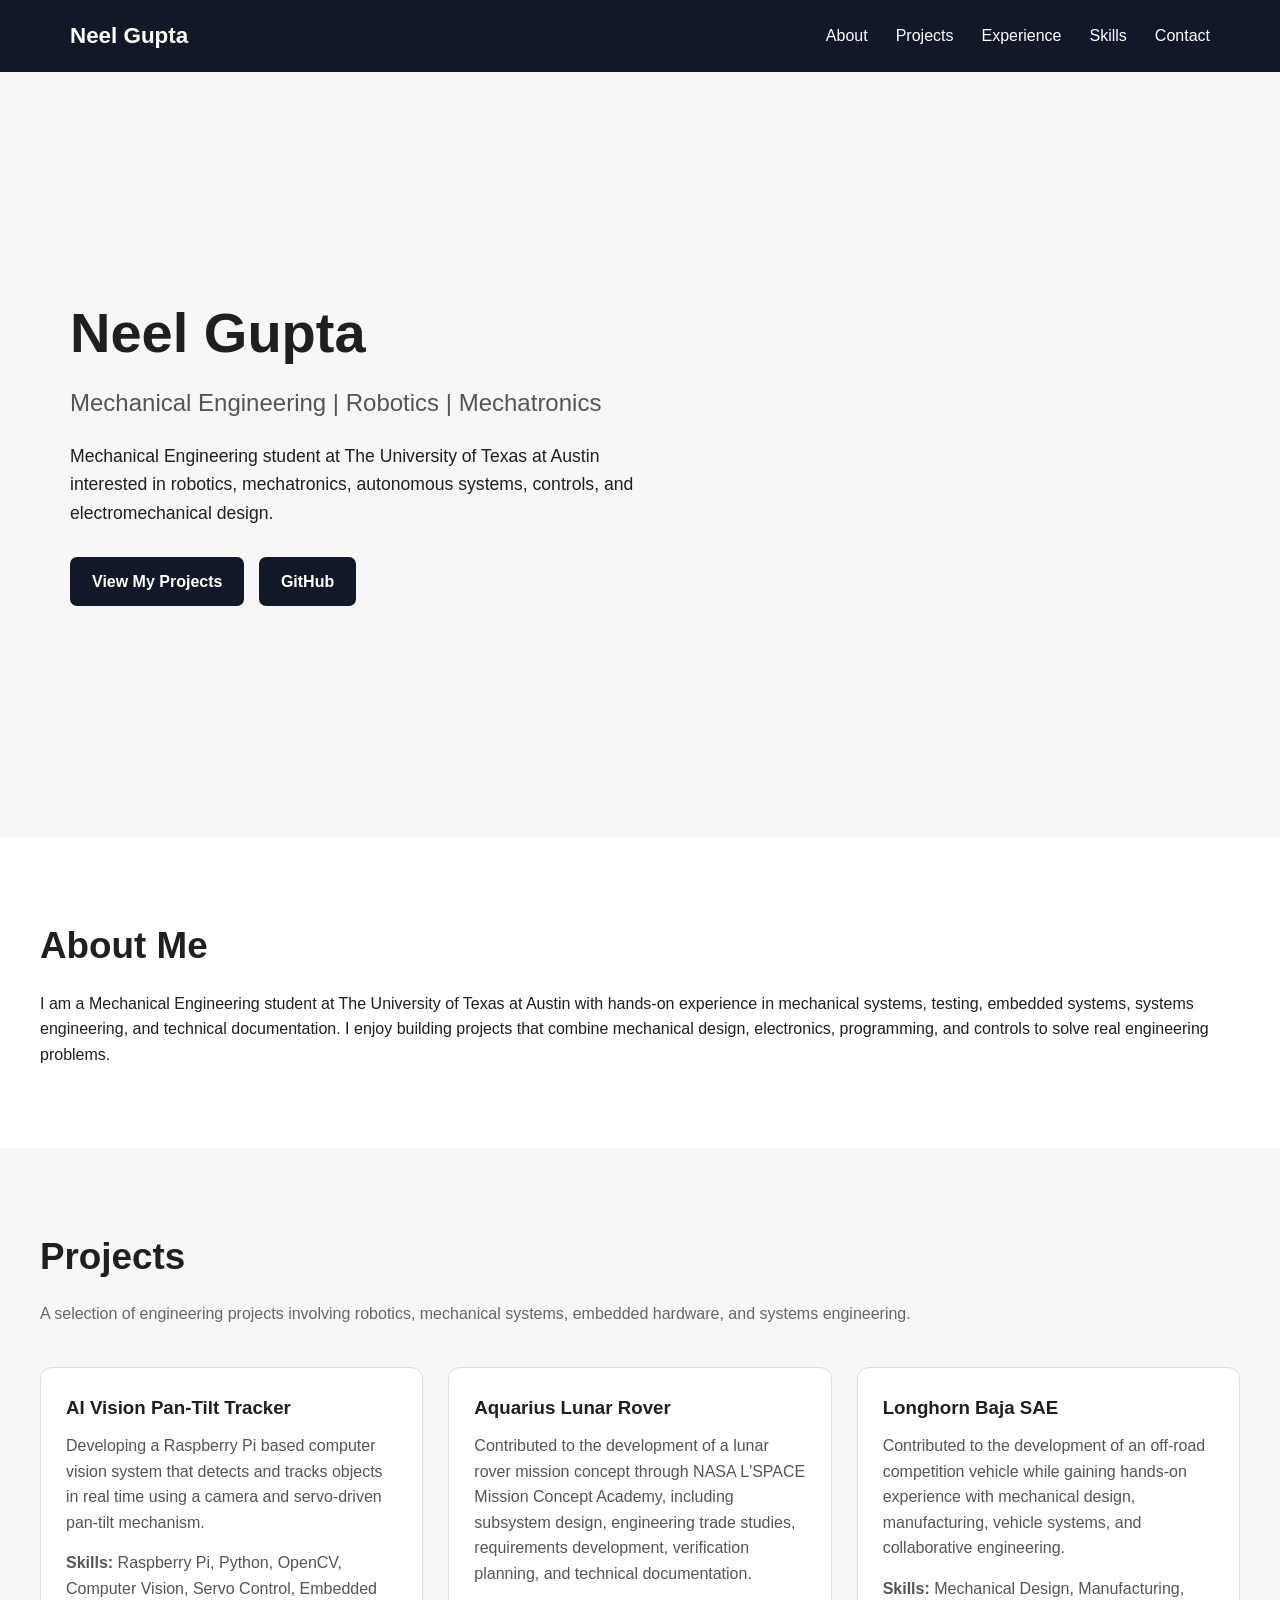
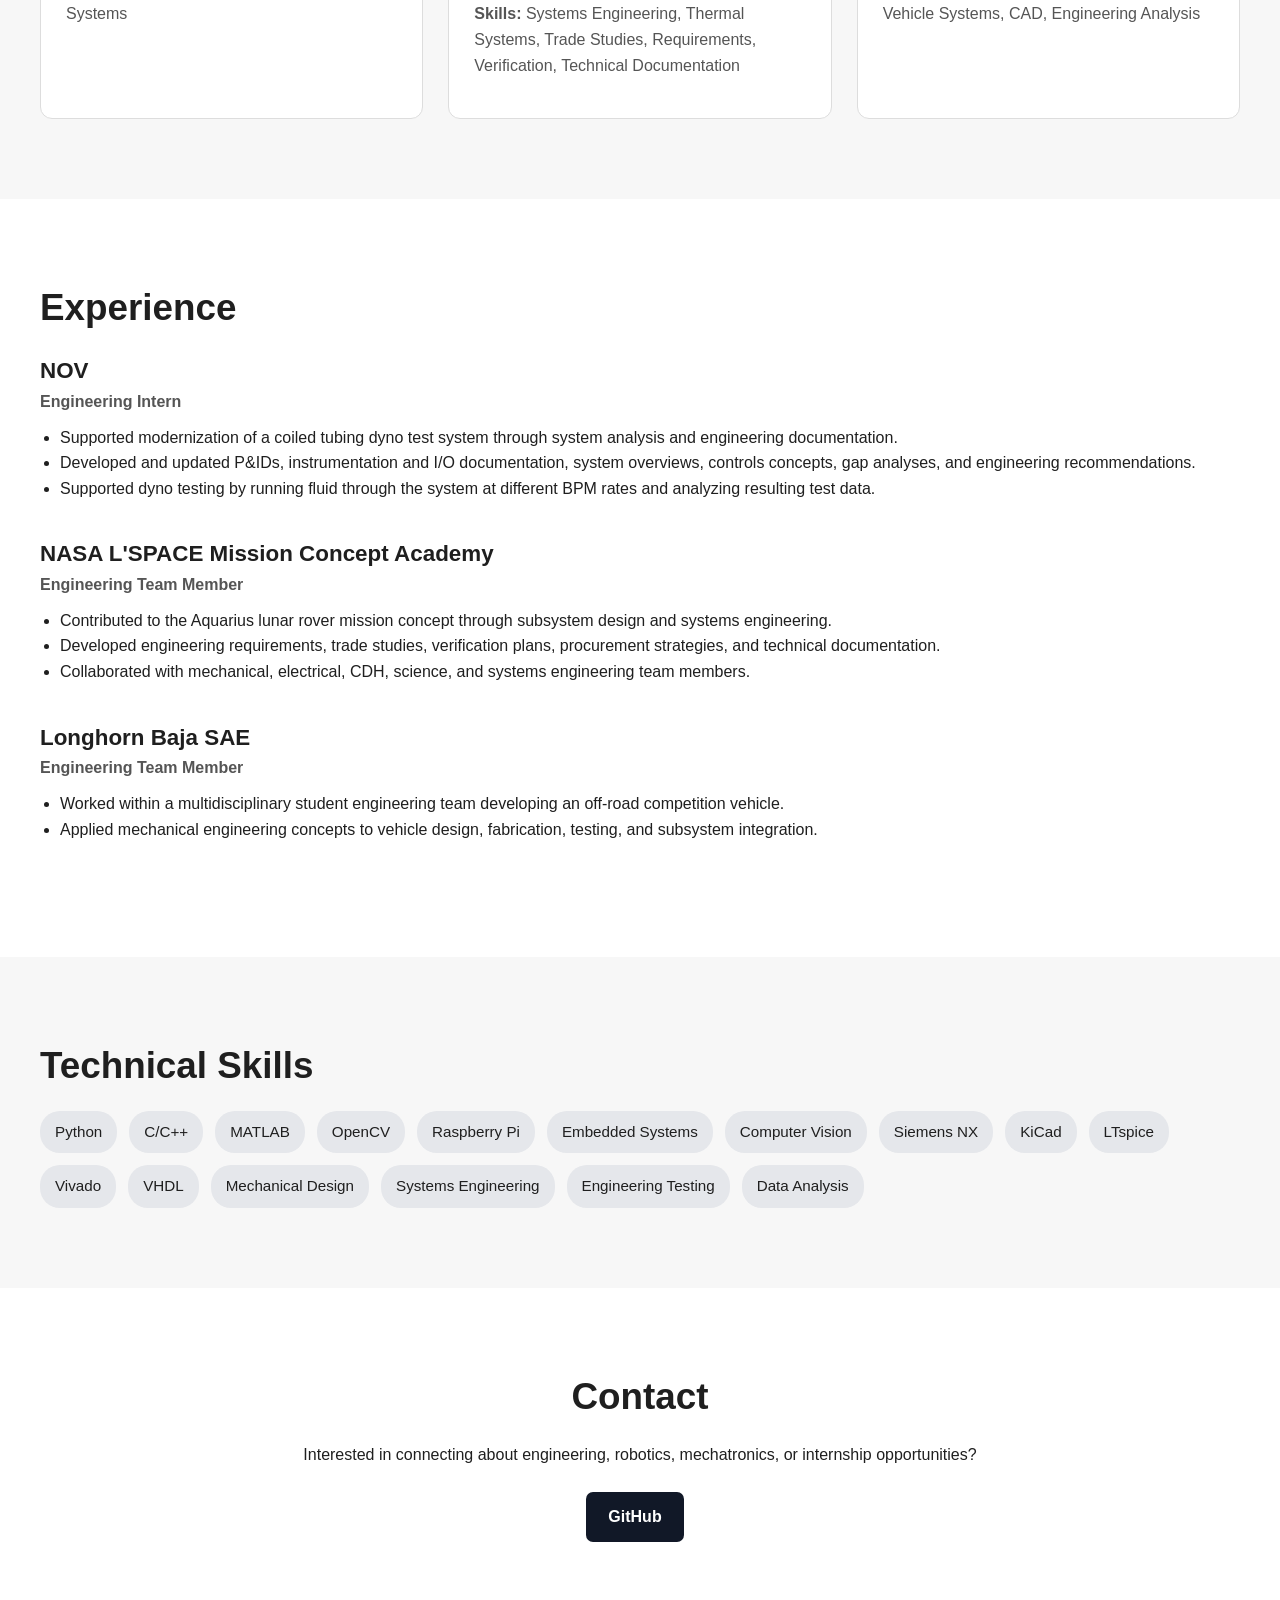
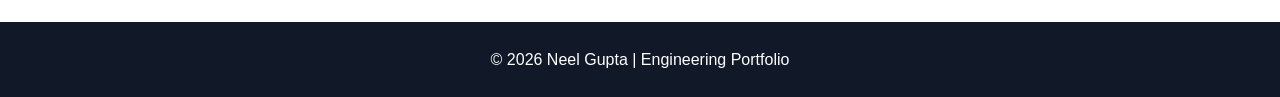
==== index.html @ 6c655373 "Refactor index.html for improved structure and layout Refactored the structure of the index.html fil" ====
<!DOCTYPE html>
<html lang="en">

<head>
  <meta charset="UTF-8">
  <meta name="viewport" content="width=device-width, initial-scale=1.0">

  <title>Neel Gupta | Engineering Portfolio</title>

  <link rel="stylesheet" href="style.css">
</head>

<body>

  <!-- NAVIGATION -->
  <header>
    <nav>
      <h1>Neel Gupta</h1>

      <ul>
        <li><a href="#about">About</a></li>
        <li><a href="#projects">Projects</a></li>
        <li><a href="#experience">Experience</a></li>
        <li><a href="#skills">Skills</a></li>
        <li><a href="#contact">Contact</a></li>
      </ul>
    </nav>
  </header>


  <!-- HERO -->
  <main>

    <section class="hero">

      <div class="hero-text">

        <h1>Neel Gupta</h1>

        <h2>
          Mechanical Engineering | Robotics | Mechatronics
        </h2>

        <p>
          Mechanical Engineering student at The University of Texas at Austin
          interested in robotics, mechatronics, autonomous systems, controls,
          and electromechanical design.
        </p>

        <a class="btn" href="#projects">View My Projects</a>

        <a
          class="btn"
          href="https://github.com/neelgupta03"
          target="_blank"
          rel="noopener noreferrer">
          GitHub
        </a>

      </div>

    </section>


    <!-- ABOUT -->
    <section id="about">

      <div class="container">

        <h2>About Me</h2>

        <p>
          I am a Mechanical Engineering student at The University of Texas at
          Austin with hands-on experience in mechanical systems, testing,
          embedded systems, systems engineering, and technical documentation.
          I enjoy building projects that combine mechanical design, electronics,
          programming, and controls to solve real engineering problems.
        </p>

      </div>

    </section>


    <!-- PROJECTS -->
    <section id="projects">

      <div class="container">

        <h2>Projects</h2>

        <p class="section-description">
          A selection of engineering projects involving robotics,
          mechanical systems, embedded hardware, and systems engineering.
        </p>

        <div class="project-grid">


          <!-- PROJECT 1 -->
          <div class="project-card">

            <h3>AI Vision Pan-Tilt Tracker</h3>

            <p>
              Developing a Raspberry Pi based computer vision system that
              detects and tracks objects in real time using a camera and
              servo-driven pan-tilt mechanism.
            </p>

            <p>
              <strong>Skills:</strong>
              Raspberry Pi, Python, OpenCV, Computer Vision, Servo Control,
              Embedded Systems
            </p>

          </div>


          <!-- PROJECT 2 -->
          <div class="project-card">

            <h3>Aquarius Lunar Rover</h3>

            <p>
              Contributed to the development of a lunar rover mission concept
              through NASA L'SPACE Mission Concept Academy, including subsystem
              design, engineering trade studies, requirements development,
              verification planning, and technical documentation.
            </p>

            <p>
              <strong>Skills:</strong>
              Systems Engineering, Thermal Systems, Trade Studies,
              Requirements, Verification, Technical Documentation
            </p>

          </div>


          <!-- PROJECT 3 -->
          <div class="project-card">

            <h3>Longhorn Baja SAE</h3>

            <p>
              Contributed to the development of an off-road competition vehicle
              while gaining hands-on experience with mechanical design,
              manufacturing, vehicle systems, and collaborative engineering.
            </p>

            <p>
              <strong>Skills:</strong>
              Mechanical Design, Manufacturing, Vehicle Systems,
              CAD, Engineering Analysis
            </p>

          </div>

        </div>

      </div>

    </section>


    <!-- EXPERIENCE -->
    <section id="experience">

      <div class="container">

        <h2>Experience</h2>


        <!-- NOV -->
        <div class="experience-item">

          <h3>NOV</h3>

          <h4>Engineering Intern</h4>

          <ul>
            <li>
              Supported modernization of a coiled tubing dyno test system
              through system analysis and engineering documentation.
            </li>

            <li>
              Developed and updated P&amp;IDs, instrumentation and I/O
              documentation, system overviews, controls concepts, gap
              analyses, and engineering recommendations.
            </li>

            <li>
              Supported dyno testing by running fluid through the system at
              different BPM rates and analyzing resulting test data.
            </li>
          </ul>

        </div>


        <!-- LSPACE -->
        <div class="experience-item">

          <h3>NASA L'SPACE Mission Concept Academy</h3>

          <h4>Engineering Team Member</h4>

          <ul>
            <li>
              Contributed to the Aquarius lunar rover mission concept through
              subsystem design and systems engineering.
            </li>

            <li>
              Developed engineering requirements, trade studies, verification
              plans, procurement strategies, and technical documentation.
            </li>

            <li>
              Collaborated with mechanical, electrical, CDH, science, and
              systems engineering team members.
            </li>
          </ul>

        </div>


        <!-- BAJA -->
        <div class="experience-item">

          <h3>Longhorn Baja SAE</h3>

          <h4>Engineering Team Member</h4>

          <ul>
            <li>
              Worked within a multidisciplinary student engineering team
              developing an off-road competition vehicle.
            </li>

            <li>
              Applied mechanical engineering concepts to vehicle design,
              fabrication, testing, and subsystem integration.
            </li>
          </ul>

        </div>

      </div>

    </section>


    <!-- SKILLS -->
    <section id="skills">

      <div class="container">

        <h2>Technical Skills</h2>

        <div class="skills">

          <span>Python</span>
          <span>C/C++</span>
          <span>MATLAB</span>
          <span>OpenCV</span>
          <span>Raspberry Pi</span>
          <span>Embedded Systems</span>
          <span>Computer Vision</span>
          <span>Siemens NX</span>
          <span>KiCad</span>
          <span>LTspice</span>
          <span>Vivado</span>
          <span>VHDL</span>
          <span>Mechanical Design</span>
          <span>Systems Engineering</span>
          <span>Engineering Testing</span>
          <span>Data Analysis</span>

        </div>

      </div>

    </section>


    <!-- CONTACT -->
    <section id="contact">

      <div class="container contact">

        <h2>Contact</h2>

        <p>
          Interested in connecting about engineering, robotics,
          mechatronics, or internship opportunities?
        </p>

        <a
          class="btn"
          href="https://github.com/neelgupta03"
          target="_blank"
          rel="noopener noreferrer">
          GitHub
        </a>

      </div>

    </section>

  </main>


  <!-- FOOTER -->
  <footer>

    <p>
      © 2026 Neel Gupta | Engineering Portfolio
    </p>

  </footer>

</body>

</html>
---- style.css ----
/* ---------- GLOBAL ---------- */

* {
  box-sizing: border-box;
  margin: 0;
  padding: 0;
}

html {
  scroll-behavior: smooth;
}

body {
  font-family: Arial, Helvetica, sans-serif;
  background: #f7f7f7;
  color: #1f1f1f;
  line-height: 1.6;
}

a {
  text-decoration: none;
  color: inherit;
}

img {
  max-width: 100%;
  display: block;
}

/* ---------- NAVIGATION ---------- */

header {
  background: #111827;
  color: white;
  position: sticky;
  top: 0;
  z-index: 1000;
}

nav {
  max-width: 1200px;
  margin: auto;
  padding: 18px 30px;
  display: flex;
  justify-content: space-between;
  align-items: center;
}

nav h1 {
  font-size: 1.4rem;
}

nav ul {
  list-style: none;
  display: flex;
  gap: 28px;
}

nav a {
  color: white;
  font-weight: 500;
}

nav a:hover {
  opacity: 0.7;
}

/* ---------- HERO ---------- */

.hero {
  min-height: 85vh;
  max-width: 1200px;
  margin: auto;
  padding: 90px 30px;
  display: flex;
  align-items: center;
  justify-content: space-between;
  gap: 60px;
}

.hero-text {
  max-width: 650px;
}

.hero h1 {
  font-size: 3.5rem;
  line-height: 1.1;
  margin-bottom: 20px;
}

.hero h2 {
  font-size: 1.5rem;
  font-weight: 500;
  margin-bottom: 20px;
  color: #555;
}

.hero p {
  font-size: 1.1rem;
  margin-bottom: 30px;
  max-width: 600px;
}

.hero img {
  width: 320px;
  border-radius: 16px;
}

/* ---------- BUTTONS ---------- */

.button,
.btn {
  display: inline-block;
  background: #111827;
  color: white;
  padding: 12px 22px;
  border-radius: 7px;
  margin-right: 10px;
  font-weight: 600;
  transition: 0.2s;
}

.button:hover,
.btn:hover {
  transform: translateY(-2px);
  opacity: 0.85;
}

/* ---------- SECTIONS ---------- */

section {
  padding: 80px 30px;
}

section:nth-of-type(even) {
  background: white;
}

.container {
  max-width: 1200px;
  margin: auto;
}

section h2 {
  font-size: 2.3rem;
  margin-bottom: 15px;
}

.section-description {
  color: #666;
  margin-bottom: 40px;
}

/* ---------- PROJECTS ---------- */

.projects,
.project-grid {
  display: grid;
  grid-template-columns: repeat(auto-fit, minmax(280px, 1fr));
  gap: 25px;
}

.project-card {
  background: white;
  border: 1px solid #ddd;
  border-radius: 12px;
  padding: 25px;
  transition: 0.25s;
}

.project-card:hover {
  transform: translateY(-5px);
  box-shadow: 0 10px 30px rgba(0, 0, 0, 0.08);
}

.project-card h3 {
  margin-bottom: 10px;
}

.project-card p {
  color: #555;
  margin-bottom: 15px;
}

/* ---------- EXPERIENCE ---------- */

.experience-item {
  margin-bottom: 35px;
}

.experience-item h3 {
  font-size: 1.4rem;
}

.experience-item h4 {
  color: #555;
  margin-bottom: 10px;
}

.experience-item ul {
  padding-left: 20px;
}

/* ---------- SKILLS ---------- */

.skills {
  display: flex;
  flex-wrap: wrap;
  gap: 12px;
}

.skills span {
  background: #e5e7eb;
  padding: 9px 15px;
  border-radius: 20px;
  font-size: 0.95rem;
}

/* ---------- CONTACT ---------- */

.contact {
  text-align: center;
}

.contact p {
  margin-bottom: 25px;
}

/* ---------- FOOTER ---------- */

footer {
  background: #111827;
  color: white;
  text-align: center;
  padding: 25px;
}

/* ---------- MOBILE ---------- */

@media (max-width: 768px) {
  nav {
    flex-direction: column;
    gap: 15px;
  }

  nav ul {
    gap: 15px;
    flex-wrap: wrap;
    justify-content: center;
  }

  .hero {
    flex-direction: column-reverse;
    text-align: center;
    padding-top: 60px;
  }

  .hero h1 {
    font-size: 2.5rem;
  }

  .hero img {
    width: 230px;
  }
}
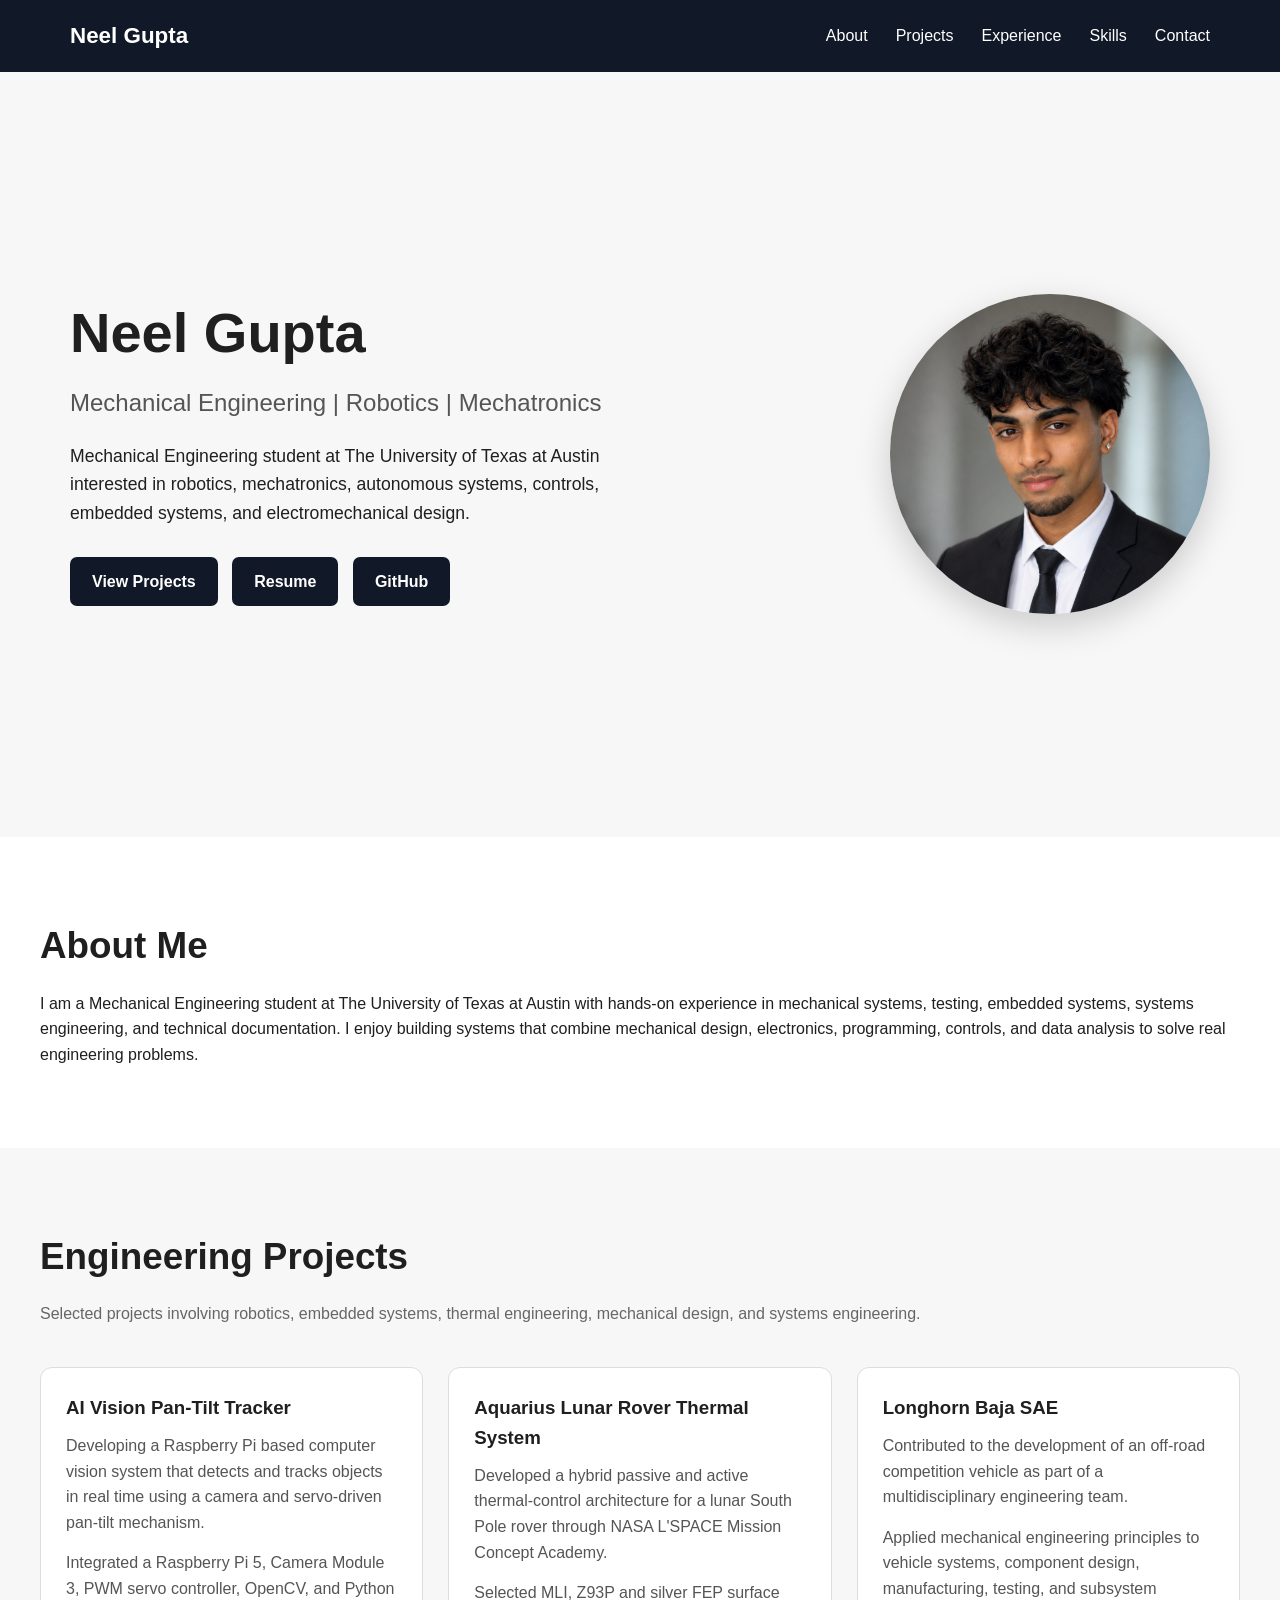
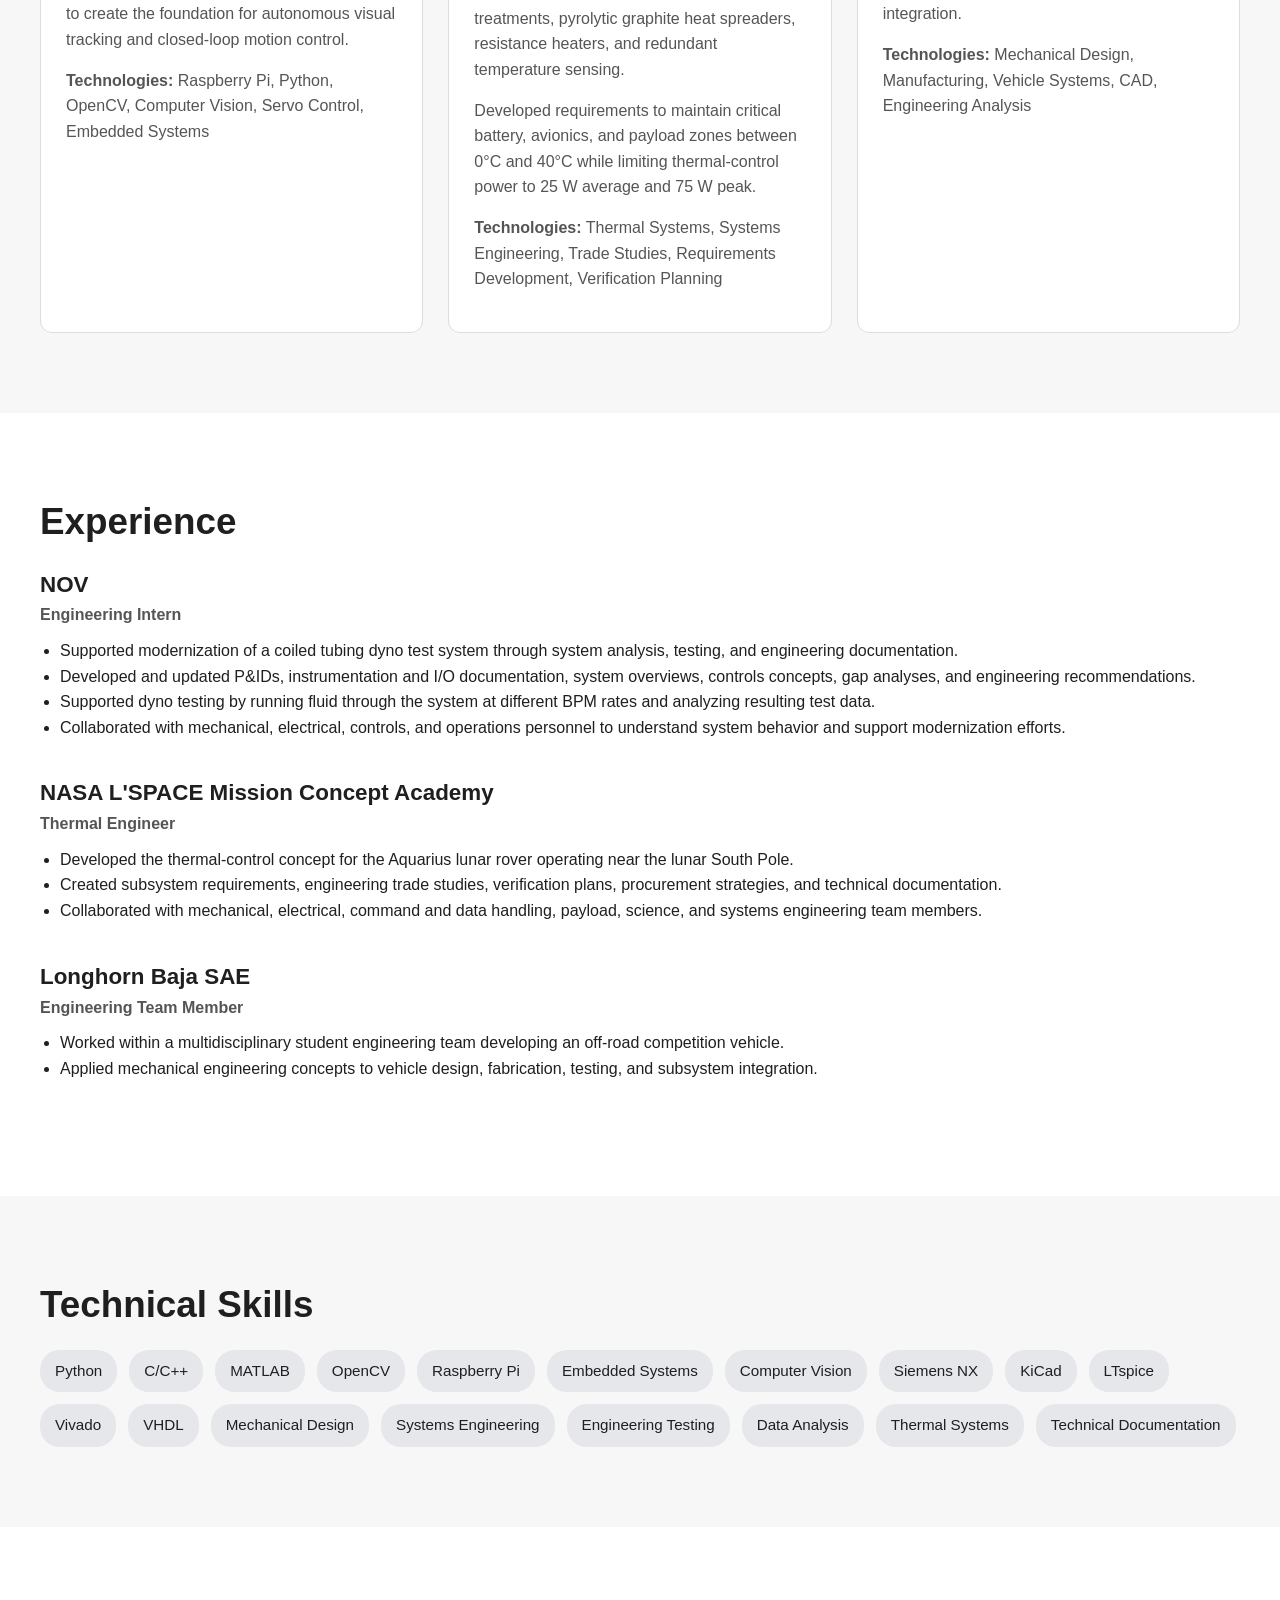
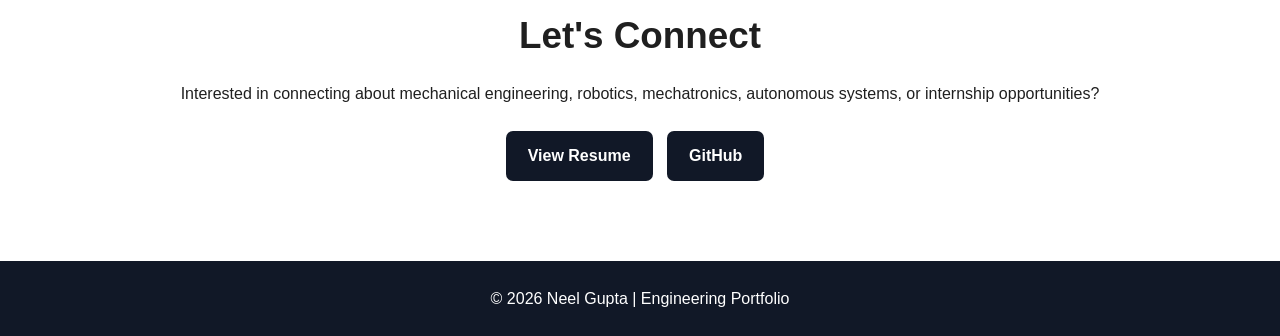
==== commit b9d2ed19: "Refactor index.html for improved content clarity Updated various sections of the portfolio to enhanc" ====
--- a/index.html
+++ b/index.html
@@ -3,6 +3,7 @@
 
 <head>
   <meta charset="UTF-8">
+
   <meta name="viewport" content="width=device-width, initial-scale=1.0">
 
   <title>Neel Gupta | Engineering Portfolio</title>
@@ -15,6 +16,7 @@
   <!-- NAVIGATION -->
   <header>
     <nav>
+
       <h1>Neel Gupta</h1>
 
       <ul>
@@ -24,13 +26,14 @@
         <li><a href="#skills">Skills</a></li>
         <li><a href="#contact">Contact</a></li>
       </ul>
+
     </nav>
   </header>
 
 
-  <!-- HERO -->
   <main>
 
+    <!-- HERO SECTION -->
     <section class="hero">
 
       <div class="hero-text">
@@ -44,10 +47,19 @@
         <p>
           Mechanical Engineering student at The University of Texas at Austin
           interested in robotics, mechatronics, autonomous systems, controls,
-          and electromechanical design.
+          embedded systems, and electromechanical design.
         </p>
 
-        <a class="btn" href="#projects">View My Projects</a>
+        <a class="btn" href="#projects">
+          View Projects
+        </a>
+
+        <a
+          class="btn"
+          href="Neel_Gupta_Resume.pdf"
+          target="_blank">
+          Resume
+        </a>
 
         <a
           class="btn"
@@ -59,6 +71,23 @@
 
       </div>
 
+
+      <!-- HEADSHOT -->
+      <div class="hero-image">
+
+        <img
+          src="headshot.png"
+          alt="Neel Gupta"
+          style="
+            width: 320px;
+            height: 320px;
+            object-fit: cover;
+            border-radius: 50%;
+            box-shadow: 0 12px 35px rgba(0,0,0,0.18);
+          ">
+
+      </div>
+
     </section>
 
 
@@ -73,8 +102,9 @@
           I am a Mechanical Engineering student at The University of Texas at
           Austin with hands-on experience in mechanical systems, testing,
           embedded systems, systems engineering, and technical documentation.
-          I enjoy building projects that combine mechanical design, electronics,
-          programming, and controls to solve real engineering problems.
+          I enjoy building systems that combine mechanical design, electronics,
+          programming, controls, and data analysis to solve real engineering
+          problems.
         </p>
 
       </div>
@@ -87,17 +117,18 @@
 
       <div class="container">
 
-        <h2>Projects</h2>
+        <h2>Engineering Projects</h2>
 
         <p class="section-description">
-          A selection of engineering projects involving robotics,
-          mechanical systems, embedded hardware, and systems engineering.
+          Selected projects involving robotics, embedded systems,
+          thermal engineering, mechanical design, and systems engineering.
         </p>
 
+
         <div class="project-grid">
 
 
-          <!-- PROJECT 1 -->
+          <!-- AI TRACKER -->
           <div class="project-card">
 
             <h3>AI Vision Pan-Tilt Tracker</h3>
@@ -109,54 +140,78 @@
             </p>
 
             <p>
-              <strong>Skills:</strong>
-              Raspberry Pi, Python, OpenCV, Computer Vision, Servo Control,
-              Embedded Systems
+              Integrated a Raspberry Pi 5, Camera Module 3, PWM servo controller,
+              OpenCV, and Python to create the foundation for autonomous
+              visual tracking and closed-loop motion control.
+            </p>
+
+            <p>
+              <strong>Technologies:</strong>
+              Raspberry Pi, Python, OpenCV, Computer Vision,
+              Servo Control, Embedded Systems
             </p>
 
           </div>
 
 
-          <!-- PROJECT 2 -->
+          <!-- NASA LSPACE -->
           <div class="project-card">
 
-            <h3>Aquarius Lunar Rover</h3>
-
-            <p>
-              Contributed to the development of a lunar rover mission concept
-              through NASA L'SPACE Mission Concept Academy, including subsystem
-              design, engineering trade studies, requirements development,
-              verification planning, and technical documentation.
-            </p>
-
-            <p>
-              <strong>Skills:</strong>
-              Systems Engineering, Thermal Systems, Trade Studies,
-              Requirements, Verification, Technical Documentation
+            <h3>Aquarius Lunar Rover Thermal System</h3>
+
+            <p>
+              Developed a hybrid passive and active thermal-control architecture
+              for a lunar South Pole rover through NASA L'SPACE Mission Concept
+              Academy.
+            </p>
+
+            <p>
+              Selected MLI, Z93P and silver FEP surface treatments,
+              pyrolytic graphite heat spreaders, resistance heaters,
+              and redundant temperature sensing.
+            </p>
+
+            <p>
+              Developed requirements to maintain critical battery,
+              avionics, and payload zones between 0°C and 40°C while
+              limiting thermal-control power to 25 W average and
+              75 W peak.
+            </p>
+
+            <p>
+              <strong>Technologies:</strong>
+              Thermal Systems, Systems Engineering, Trade Studies,
+              Requirements Development, Verification Planning
             </p>
 
           </div>
 
 
-          <!-- PROJECT 3 -->
+          <!-- BAJA -->
           <div class="project-card">
 
             <h3>Longhorn Baja SAE</h3>
 
             <p>
-              Contributed to the development of an off-road competition vehicle
-              while gaining hands-on experience with mechanical design,
-              manufacturing, vehicle systems, and collaborative engineering.
-            </p>
-
-            <p>
-              <strong>Skills:</strong>
+              Contributed to the development of an off-road competition
+              vehicle as part of a multidisciplinary engineering team.
+            </p>
+
+            <p>
+              Applied mechanical engineering principles to vehicle systems,
+              component design, manufacturing, testing, and subsystem
+              integration.
+            </p>
+
+            <p>
+              <strong>Technologies:</strong>
               Mechanical Design, Manufacturing, Vehicle Systems,
               CAD, Engineering Analysis
             </p>
 
           </div>
 
+
         </div>
 
       </div>
@@ -180,48 +235,59 @@
           <h4>Engineering Intern</h4>
 
           <ul>
+
             <li>
               Supported modernization of a coiled tubing dyno test system
-              through system analysis and engineering documentation.
+              through system analysis, testing, and engineering documentation.
             </li>
 
             <li>
               Developed and updated P&amp;IDs, instrumentation and I/O
-              documentation, system overviews, controls concepts, gap
-              analyses, and engineering recommendations.
-            </li>
-
-            <li>
-              Supported dyno testing by running fluid through the system at
-              different BPM rates and analyzing resulting test data.
-            </li>
+              documentation, system overviews, controls concepts,
+              gap analyses, and engineering recommendations.
+            </li>
+
+            <li>
+              Supported dyno testing by running fluid through the system
+              at different BPM rates and analyzing resulting test data.
+            </li>
+
+            <li>
+              Collaborated with mechanical, electrical, controls,
+              and operations personnel to understand system behavior
+              and support modernization efforts.
+            </li>
+
           </ul>
 
         </div>
 
 
-        <!-- LSPACE -->
+        <!-- NASA LSPACE -->
         <div class="experience-item">
 
           <h3>NASA L'SPACE Mission Concept Academy</h3>
 
-          <h4>Engineering Team Member</h4>
+          <h4>Thermal Engineer</h4>
 
           <ul>
-            <li>
-              Contributed to the Aquarius lunar rover mission concept through
-              subsystem design and systems engineering.
-            </li>
-
-            <li>
-              Developed engineering requirements, trade studies, verification
-              plans, procurement strategies, and technical documentation.
-            </li>
-
-            <li>
-              Collaborated with mechanical, electrical, CDH, science, and
-              systems engineering team members.
-            </li>
+
+            <li>
+              Developed the thermal-control concept for the Aquarius
+              lunar rover operating near the lunar South Pole.
+            </li>
+
+            <li>
+              Created subsystem requirements, engineering trade studies,
+              verification plans, procurement strategies, and technical
+              documentation.
+            </li>
+
+            <li>
+              Collaborated with mechanical, electrical, command and data
+              handling, payload, science, and systems engineering team members.
+            </li>
+
           </ul>
 
         </div>
@@ -235,6 +301,7 @@
           <h4>Engineering Team Member</h4>
 
           <ul>
+
             <li>
               Worked within a multidisciplinary student engineering team
               developing an off-road competition vehicle.
@@ -244,6 +311,7 @@
               Applied mechanical engineering concepts to vehicle design,
               fabrication, testing, and subsystem integration.
             </li>
+
           </ul>
 
         </div>
@@ -266,19 +334,26 @@
           <span>C/C++</span>
           <span>MATLAB</span>
           <span>OpenCV</span>
+
           <span>Raspberry Pi</span>
           <span>Embedded Systems</span>
           <span>Computer Vision</span>
+
           <span>Siemens NX</span>
           <span>KiCad</span>
           <span>LTspice</span>
+
           <span>Vivado</span>
           <span>VHDL</span>
+
           <span>Mechanical Design</span>
           <span>Systems Engineering</span>
           <span>Engineering Testing</span>
           <span>Data Analysis</span>
 
+          <span>Thermal Systems</span>
+          <span>Technical Documentation</span>
+
         </div>
 
       </div>
@@ -291,12 +366,20 @@
 
       <div class="container contact">
 
-        <h2>Contact</h2>
+        <h2>Let's Connect</h2>
 
         <p>
-          Interested in connecting about engineering, robotics,
-          mechatronics, or internship opportunities?
+          Interested in connecting about mechanical engineering,
+          robotics, mechatronics, autonomous systems, or internship
+          opportunities?
         </p>
+
+        <a
+          class="btn"
+          href="Neel_Gupta_Resume.pdf"
+          target="_blank">
+          View Resume
+        </a>
 
         <a
           class="btn"
@@ -310,6 +393,7 @@
 
     </section>
 
+
   </main>
 
 
@@ -322,6 +406,7 @@
 
   </footer>
 
+
 </body>
 
 </html>
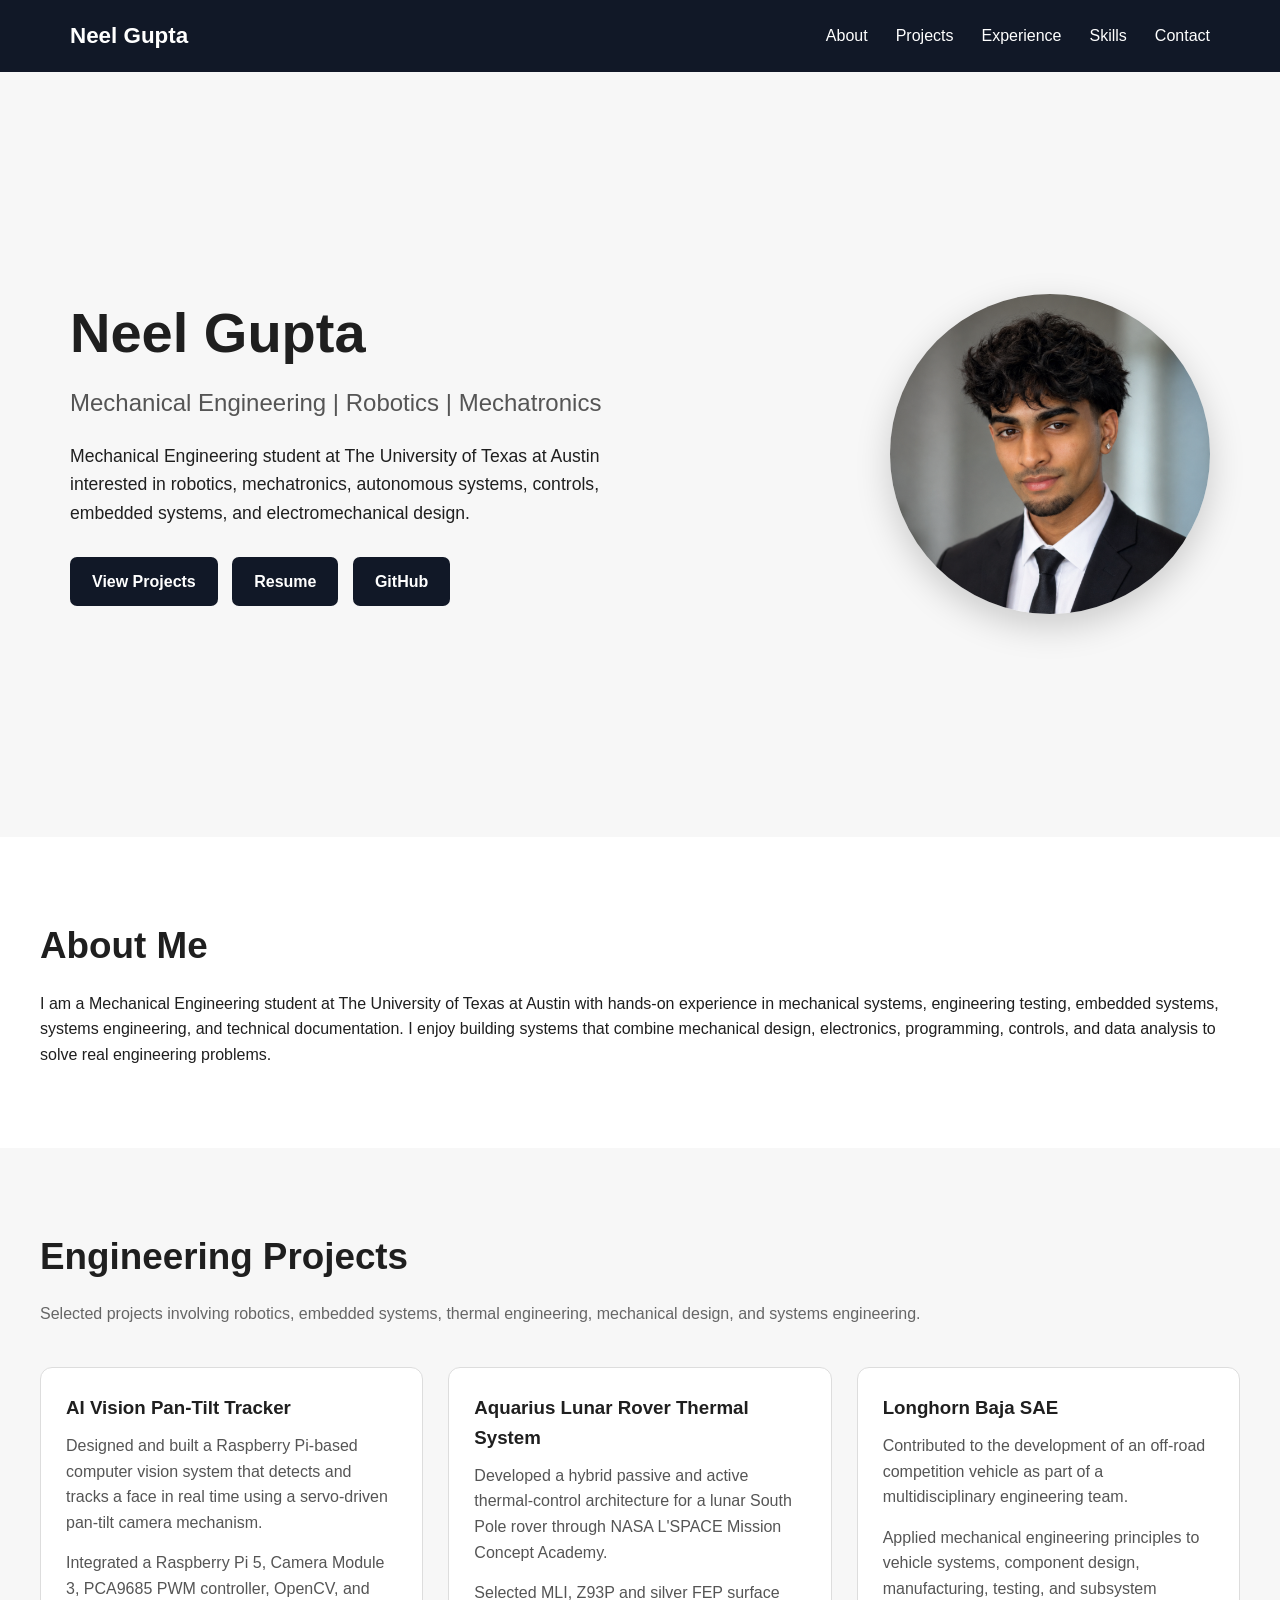
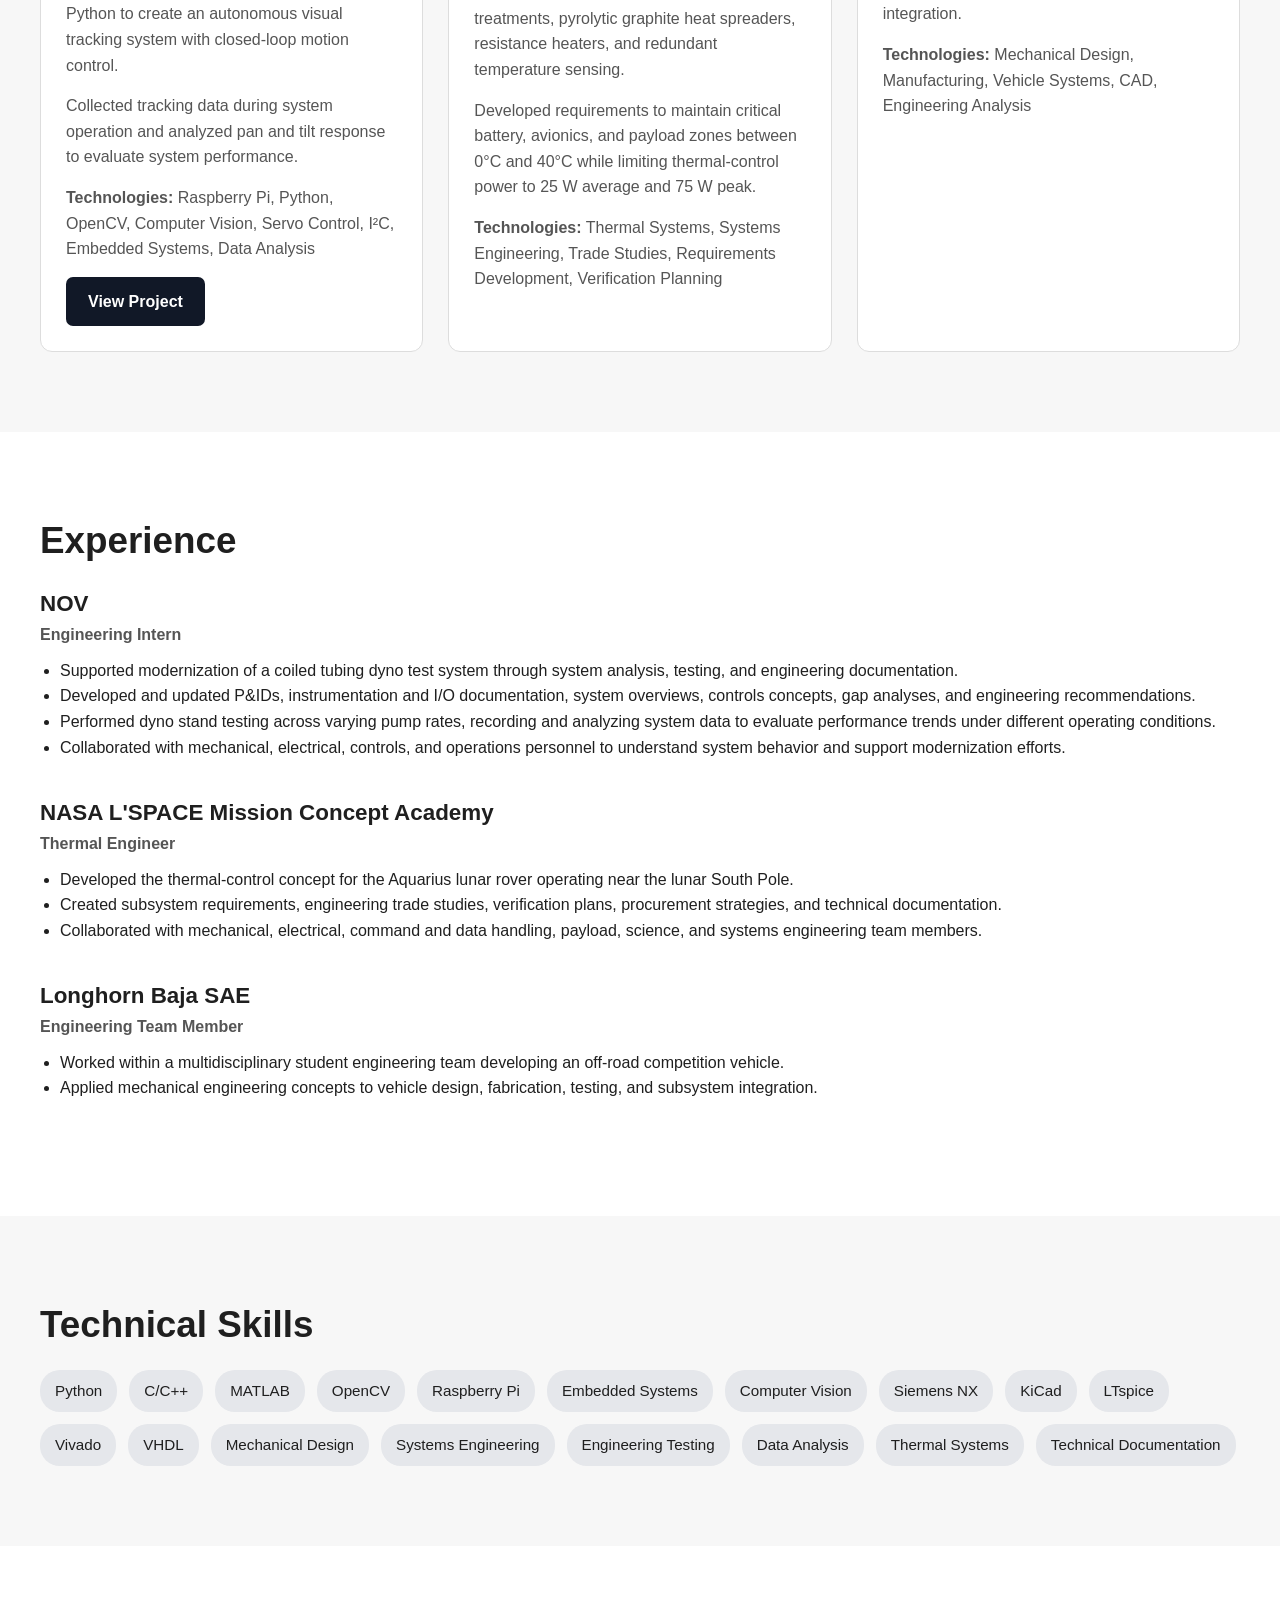
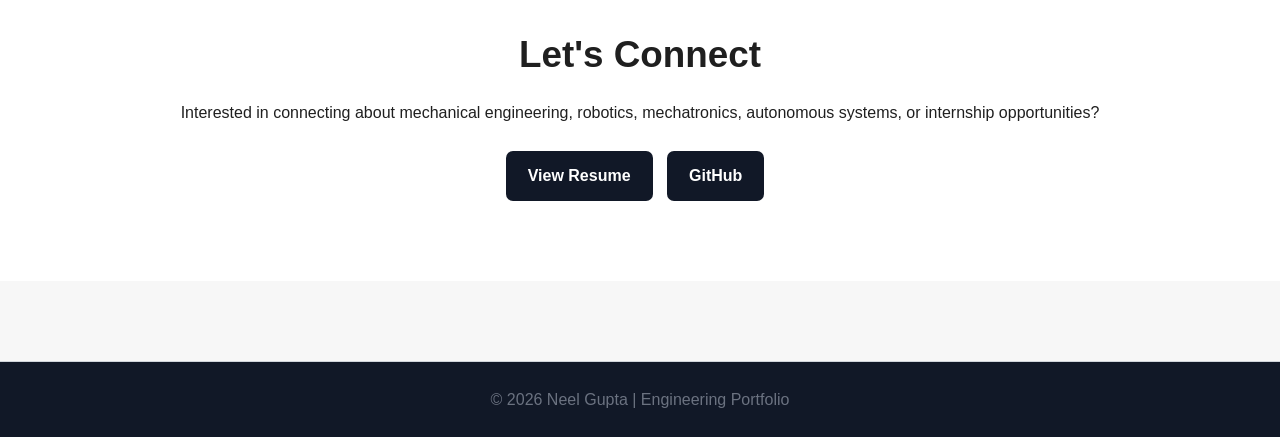
==== commit abc3745f: "Refine project descriptions and enhance details Updated project descriptions for clarity and added p" ====
--- a/index.html
+++ b/index.html
@@ -100,11 +100,11 @@
 
         <p>
           I am a Mechanical Engineering student at The University of Texas at
-          Austin with hands-on experience in mechanical systems, testing,
-          embedded systems, systems engineering, and technical documentation.
-          I enjoy building systems that combine mechanical design, electronics,
-          programming, controls, and data analysis to solve real engineering
-          problems.
+          Austin with hands-on experience in mechanical systems, engineering
+          testing, embedded systems, systems engineering, and technical
+          documentation. I enjoy building systems that combine mechanical
+          design, electronics, programming, controls, and data analysis to
+          solve real engineering problems.
         </p>
 
       </div>
@@ -134,22 +134,31 @@
             <h3>AI Vision Pan-Tilt Tracker</h3>
 
             <p>
-              Developing a Raspberry Pi based computer vision system that
-              detects and tracks objects in real time using a camera and
-              servo-driven pan-tilt mechanism.
-            </p>
-
-            <p>
-              Integrated a Raspberry Pi 5, Camera Module 3, PWM servo controller,
-              OpenCV, and Python to create the foundation for autonomous
-              visual tracking and closed-loop motion control.
+              Designed and built a Raspberry Pi-based computer vision system
+              that detects and tracks a face in real time using a
+              servo-driven pan-tilt camera mechanism.
+            </p>
+
+            <p>
+              Integrated a Raspberry Pi 5, Camera Module 3, PCA9685 PWM
+              controller, OpenCV, and Python to create an autonomous visual
+              tracking system with closed-loop motion control.
+            </p>
+
+            <p>
+              Collected tracking data during system operation and analyzed
+              pan and tilt response to evaluate system performance.
             </p>
 
             <p>
               <strong>Technologies:</strong>
               Raspberry Pi, Python, OpenCV, Computer Vision,
-              Servo Control, Embedded Systems
-            </p>
+              Servo Control, I²C, Embedded Systems, Data Analysis
+            </p>
+
+            <a class="btn" href="tracker.html">
+              View Project
+            </a>
 
           </div>
 
@@ -248,8 +257,9 @@
             </li>
 
             <li>
-              Supported dyno testing by running fluid through the system
-              at different BPM rates and analyzing resulting test data.
+              Performed dyno stand testing across varying pump rates,
+              recording and analyzing system data to evaluate performance
+              trends under different operating conditions.
             </li>
 
             <li>
--- a/style.css
+++ b/style.css
@@ -263,3 +263,130 @@
     width: 230px;
   }
 }
+/* ---------- Tracker Project Page ---------- */
+
+.navbar {
+    margin-bottom: 60px;
+}
+
+.navbar a {
+    font-size: 16px;
+    font-weight: 600;
+}
+
+.project-header {
+    margin-bottom: 70px;
+}
+
+.project-label {
+    font-size: 14px;
+    font-weight: bold;
+    letter-spacing: 2px;
+    color: #1e3a8a;
+}
+
+.project-header h1 {
+    font-size: 52px;
+    margin-top: 5px;
+    margin-bottom: 15px;
+}
+
+.project-intro {
+    font-size: 20px;
+    max-width: 800px;
+    color: #4b5563;
+}
+
+.tech-tags {
+    margin-top: 25px;
+    display: flex;
+    flex-wrap: wrap;
+    gap: 10px;
+}
+
+.tech-tags span {
+    background: #e5e7eb;
+    padding: 7px 13px;
+    border-radius: 20px;
+    font-size: 14px;
+    font-weight: 600;
+}
+
+.project-section {
+    margin-bottom: 80px;
+}
+
+.project-section h2 {
+    font-size: 32px;
+    color: #111827;
+    margin-bottom: 15px;
+}
+
+.project-section h3 {
+    margin-top: 30px;
+}
+
+.project-image {
+    width: 100%;
+    max-width: 850px;
+    border-radius: 12px;
+    margin: 25px 0;
+}
+
+.project-video {
+    width: 100%;
+    max-width: 850px;
+    border-radius: 12px;
+    margin-top: 25px;
+}
+
+.system-flow {
+    max-width: 500px;
+    margin: 35px auto;
+    text-align: center;
+}
+
+.system-flow div {
+    background: white;
+    border: 1px solid #d1d5db;
+    border-radius: 8px;
+    padding: 15px;
+    font-weight: 600;
+}
+
+.system-flow span {
+    display: block;
+    font-size: 25px;
+    margin: 8px 0;
+}
+
+.results-box {
+    background: white;
+    border: 1px solid #e5e7eb;
+    border-radius: 10px;
+    padding: 20px 30px;
+    max-width: 850px;
+    margin-bottom: 25px;
+}
+
+.button {
+    display: inline-block;
+    background: #1e3a8a;
+    color: white;
+    padding: 12px 22px;
+    border-radius: 7px;
+    text-decoration: none;
+    font-weight: 600;
+}
+
+.button:hover {
+    text-decoration: none;
+    opacity: 0.9;
+}
+
+footer {
+    border-top: 1px solid #d1d5db;
+    margin-top: 80px;
+    padding-top: 25px;
+    color: #6b7280;
+}
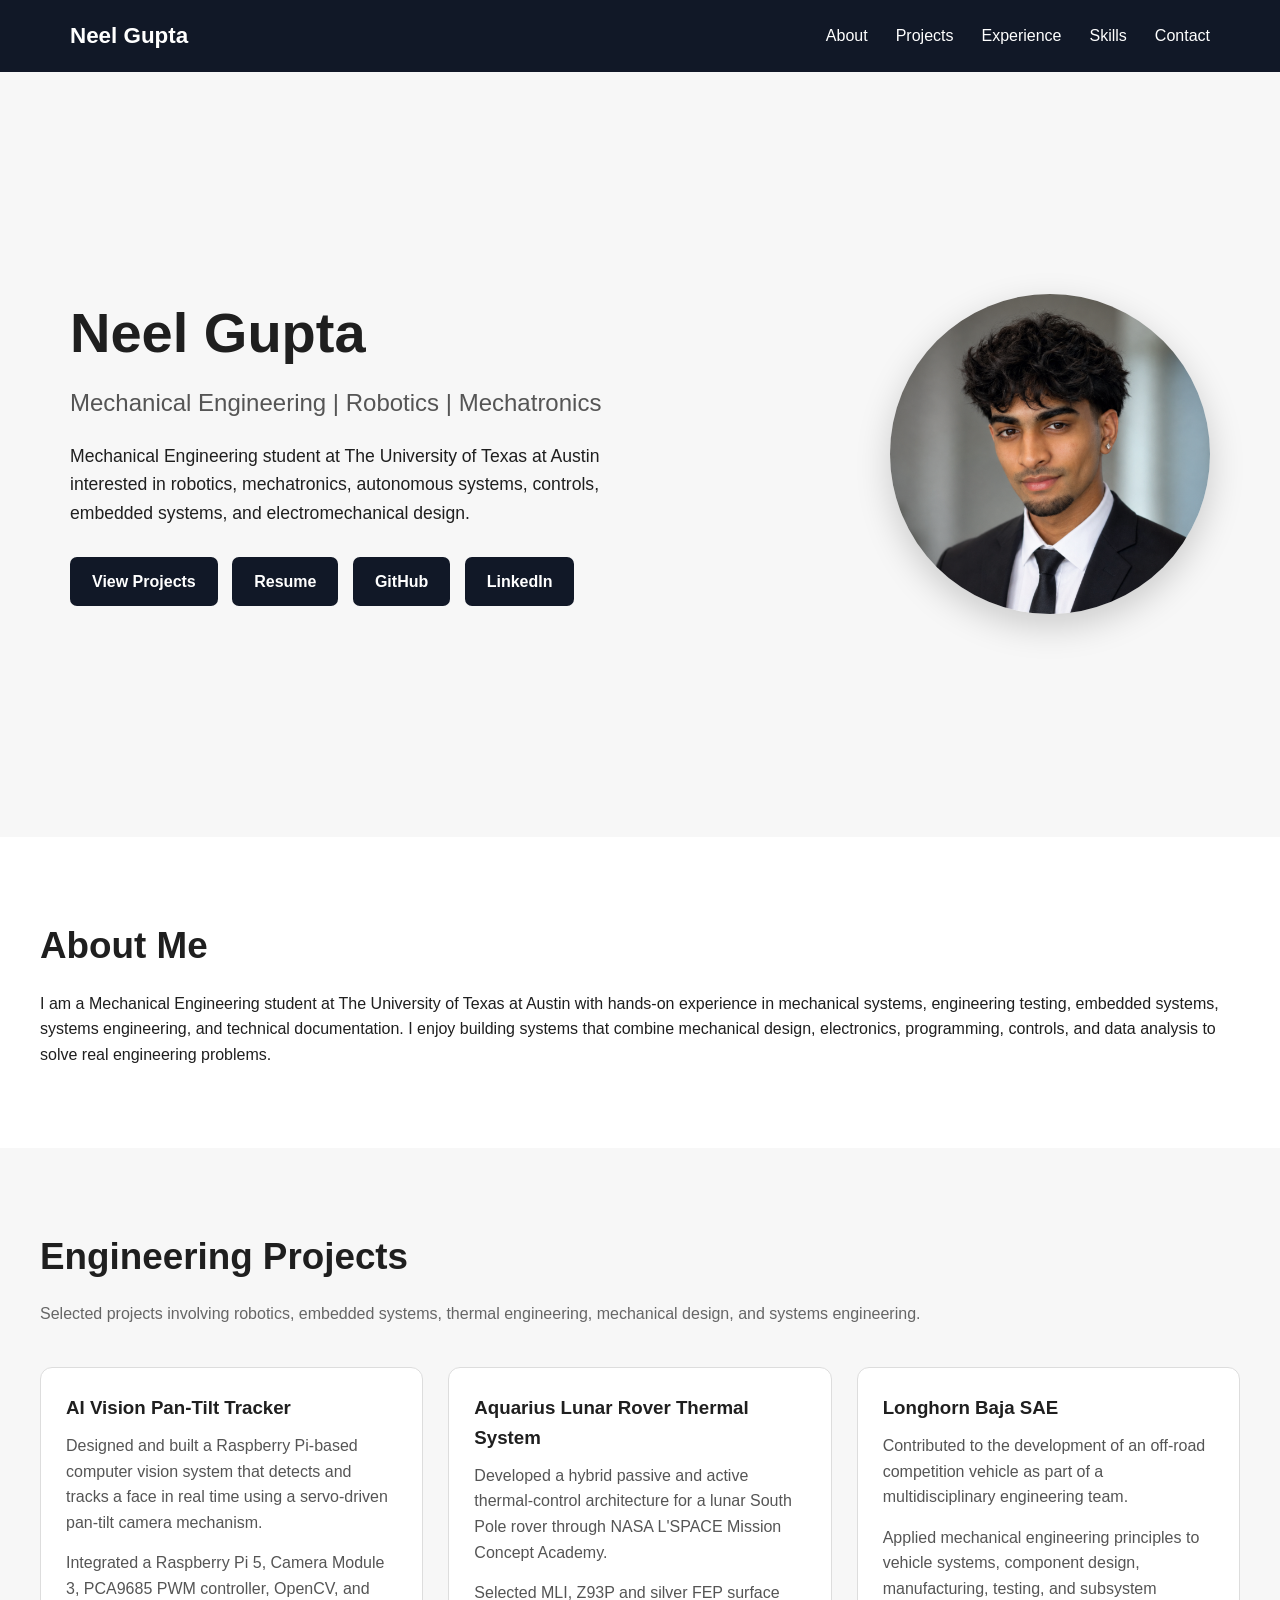
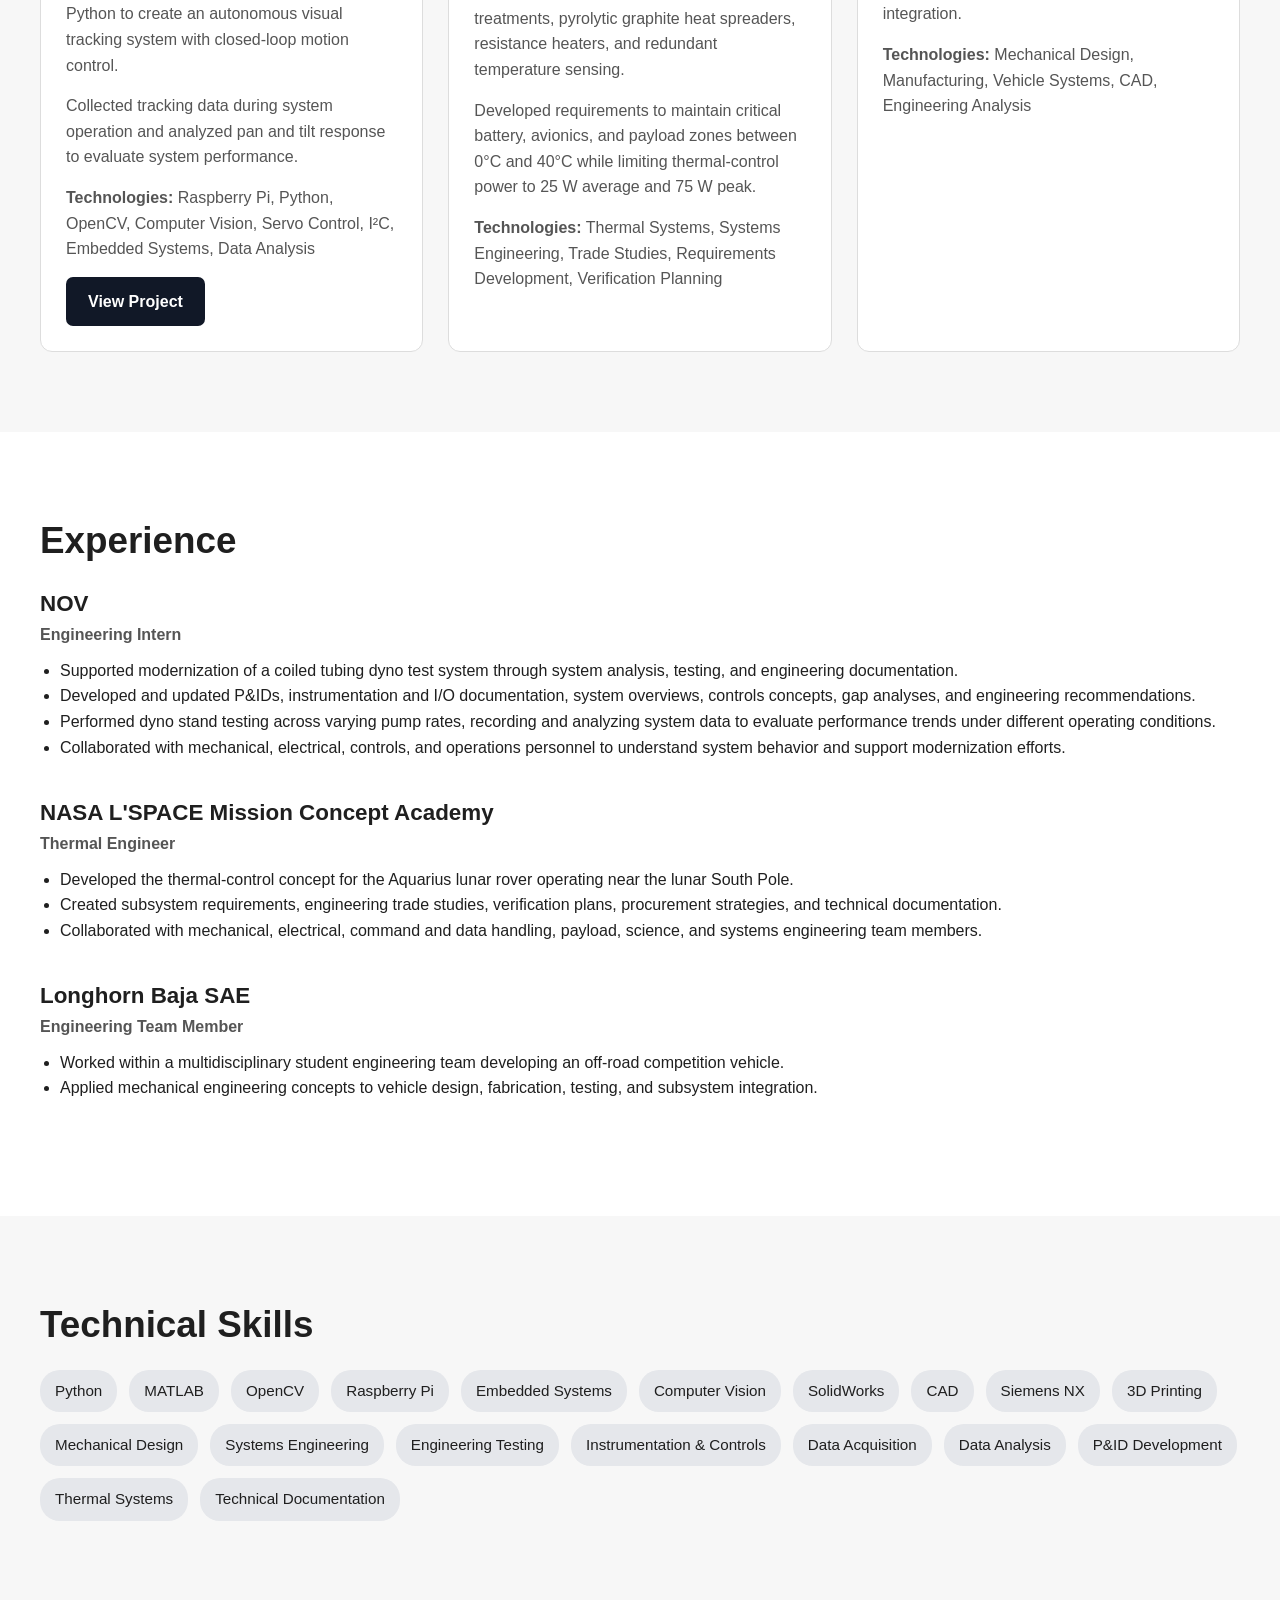
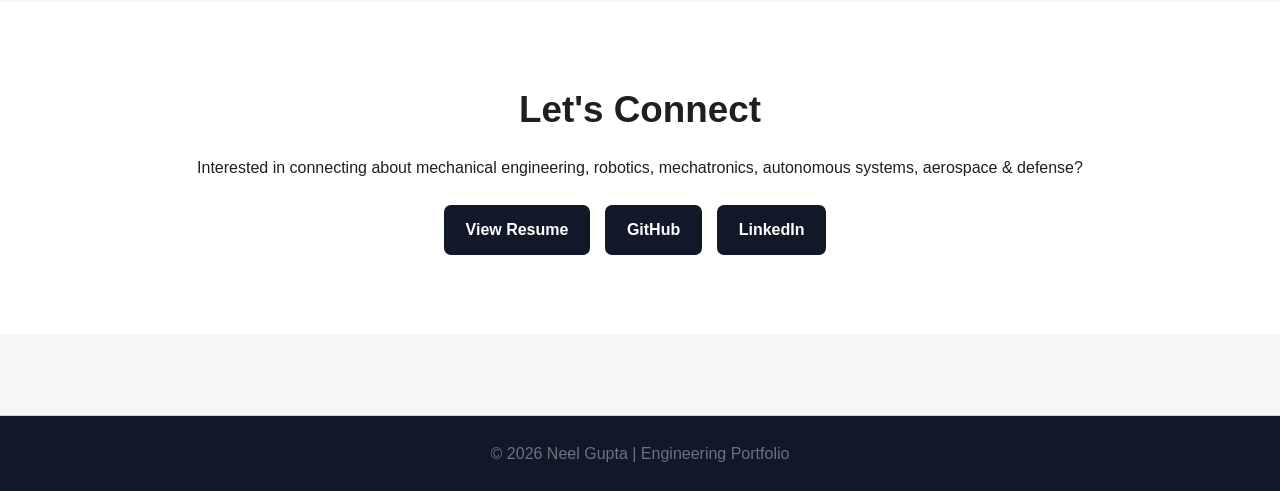
==== commit 76faef41: "Update index.html with LinkedIn link and skills Added LinkedIn link and updated skills section." ====
--- a/index.html
+++ b/index.html
@@ -67,6 +67,14 @@
           target="_blank"
           rel="noopener noreferrer">
           GitHub
+        </a>
+
+        <a
+          class="btn"
+          href="https://www.linkedin.com/in/neel-gupta-011253328/"
+          target="_blank"
+          rel="noopener noreferrer">
+          LinkedIn
         </a>
 
       </div>
@@ -341,7 +349,6 @@
         <div class="skills">
 
           <span>Python</span>
-          <span>C/C++</span>
           <span>MATLAB</span>
           <span>OpenCV</span>
 
@@ -349,18 +356,20 @@
           <span>Embedded Systems</span>
           <span>Computer Vision</span>
 
+          <span>SolidWorks</span>
+          <span>CAD</span>
           <span>Siemens NX</span>
-          <span>KiCad</span>
-          <span>LTspice</span>
-
-          <span>Vivado</span>
-          <span>VHDL</span>
+          <span>3D Printing</span>
 
           <span>Mechanical Design</span>
           <span>Systems Engineering</span>
           <span>Engineering Testing</span>
+
+          <span>Instrumentation &amp; Controls</span>
+          <span>Data Acquisition</span>
           <span>Data Analysis</span>
 
+          <span>P&amp;ID Development</span>
           <span>Thermal Systems</span>
           <span>Technical Documentation</span>
 
@@ -380,8 +389,8 @@
 
         <p>
           Interested in connecting about mechanical engineering,
-          robotics, mechatronics, autonomous systems, or internship
-          opportunities?
+          robotics, mechatronics, autonomous systems,
+          aerospace &amp; defense?
         </p>
 
         <a
@@ -399,6 +408,14 @@
           GitHub
         </a>
 
+        <a
+          class="btn"
+          href="https://www.linkedin.com/in/neel-gupta-011253328/"
+          target="_blank"
+          rel="noopener noreferrer">
+          LinkedIn
+        </a>
+
       </div>
 
     </section>
--- a/style.css
+++ b/style.css
@@ -390,3 +390,206 @@
     padding-top: 25px;
     color: #6b7280;
 }
+/* =========================================
+   AI TRACKER PROJECT PAGE
+   ========================================= */
+
+.navbar {
+  margin-bottom: 60px;
+}
+
+.navbar a {
+  font-size: 16px;
+  font-weight: 600;
+}
+
+
+/* PROJECT HEADER */
+
+.project-header {
+  margin-bottom: 70px;
+}
+
+.project-label {
+  font-size: 14px;
+  font-weight: 700;
+  letter-spacing: 2px;
+  color: #1e3a8a;
+  margin-bottom: 8px;
+}
+
+.project-header h1 {
+  font-size: 52px;
+  line-height: 1.1;
+  margin-top: 0;
+  margin-bottom: 18px;
+}
+
+.project-intro {
+  font-size: 20px;
+  max-width: 800px;
+  color: #4b5563;
+}
+
+
+/* TECHNOLOGY TAGS */
+
+.tech-tags {
+  margin-top: 25px;
+  display: flex;
+  flex-wrap: wrap;
+  gap: 10px;
+}
+
+.tech-tags span {
+  background: #e5e7eb;
+  padding: 7px 13px;
+  border-radius: 20px;
+  font-size: 14px;
+  font-weight: 600;
+}
+
+
+/* PROJECT SECTIONS */
+
+.project-section {
+  margin-bottom: 80px;
+}
+
+.project-section h2 {
+  font-size: 32px;
+  color: #111827;
+  margin-bottom: 15px;
+}
+
+.project-section h3 {
+  margin-top: 30px;
+}
+
+.project-section p {
+  max-width: 850px;
+}
+
+
+/* PROJECT IMAGES */
+
+.project-image {
+  display: block;
+  width: 100%;
+  max-width: 850px;
+  height: auto;
+  border-radius: 12px;
+  margin: 25px 0;
+  box-shadow: 0 8px 25px rgba(0, 0, 0, 0.08);
+}
+
+
+/* DEMO VIDEO */
+
+.project-video {
+  display: block;
+  width: 100%;
+  max-width: 850px;
+  height: auto;
+  border-radius: 12px;
+  margin-top: 25px;
+  background: #000;
+  box-shadow: 0 8px 25px rgba(0, 0, 0, 0.12);
+}
+
+
+/* SYSTEM FLOW DIAGRAM */
+
+.system-flow {
+  max-width: 500px;
+  margin: 35px 0;
+  text-align: center;
+}
+
+.system-flow div {
+  background: #ffffff;
+  border: 1px solid #d1d5db;
+  border-radius: 8px;
+  padding: 15px;
+  font-weight: 600;
+  box-shadow: 0 3px 10px rgba(0, 0, 0, 0.04);
+}
+
+.system-flow span {
+  display: block;
+  font-size: 25px;
+  margin: 8px 0;
+}
+
+
+/* RESULTS */
+
+.results-box {
+  background: #ffffff;
+  border: 1px solid #e5e7eb;
+  border-radius: 10px;
+  padding: 20px 30px;
+  max-width: 850px;
+  margin: 20px 0 25px;
+}
+
+.results-box h3 {
+  margin-top: 0;
+}
+
+.results-box li {
+  margin-bottom: 10px;
+}
+
+
+/* DOWNLOAD BUTTON */
+
+.button {
+  display: inline-block;
+  background: #1e3a8a;
+  color: #ffffff;
+  padding: 12px 22px;
+  border-radius: 7px;
+  text-decoration: none;
+  font-weight: 600;
+  transition: 0.2s;
+}
+
+.button:hover {
+  text-decoration: none;
+  opacity: 0.9;
+  transform: translateY(-1px);
+}
+
+
+/* PROJECT FOOTER */
+
+footer {
+  border-top: 1px solid #d1d5db;
+  margin-top: 80px;
+  padding-top: 25px;
+  color: #6b7280;
+}
+
+
+/* MOBILE PROJECT PAGE */
+
+@media (max-width: 700px) {
+
+  .project-header h1 {
+    font-size: 38px;
+  }
+
+  .project-intro {
+    font-size: 18px;
+  }
+
+  .project-section h2 {
+    font-size: 27px;
+  }
+
+  .project-section {
+    margin-bottom: 60px;
+  }
+
+}
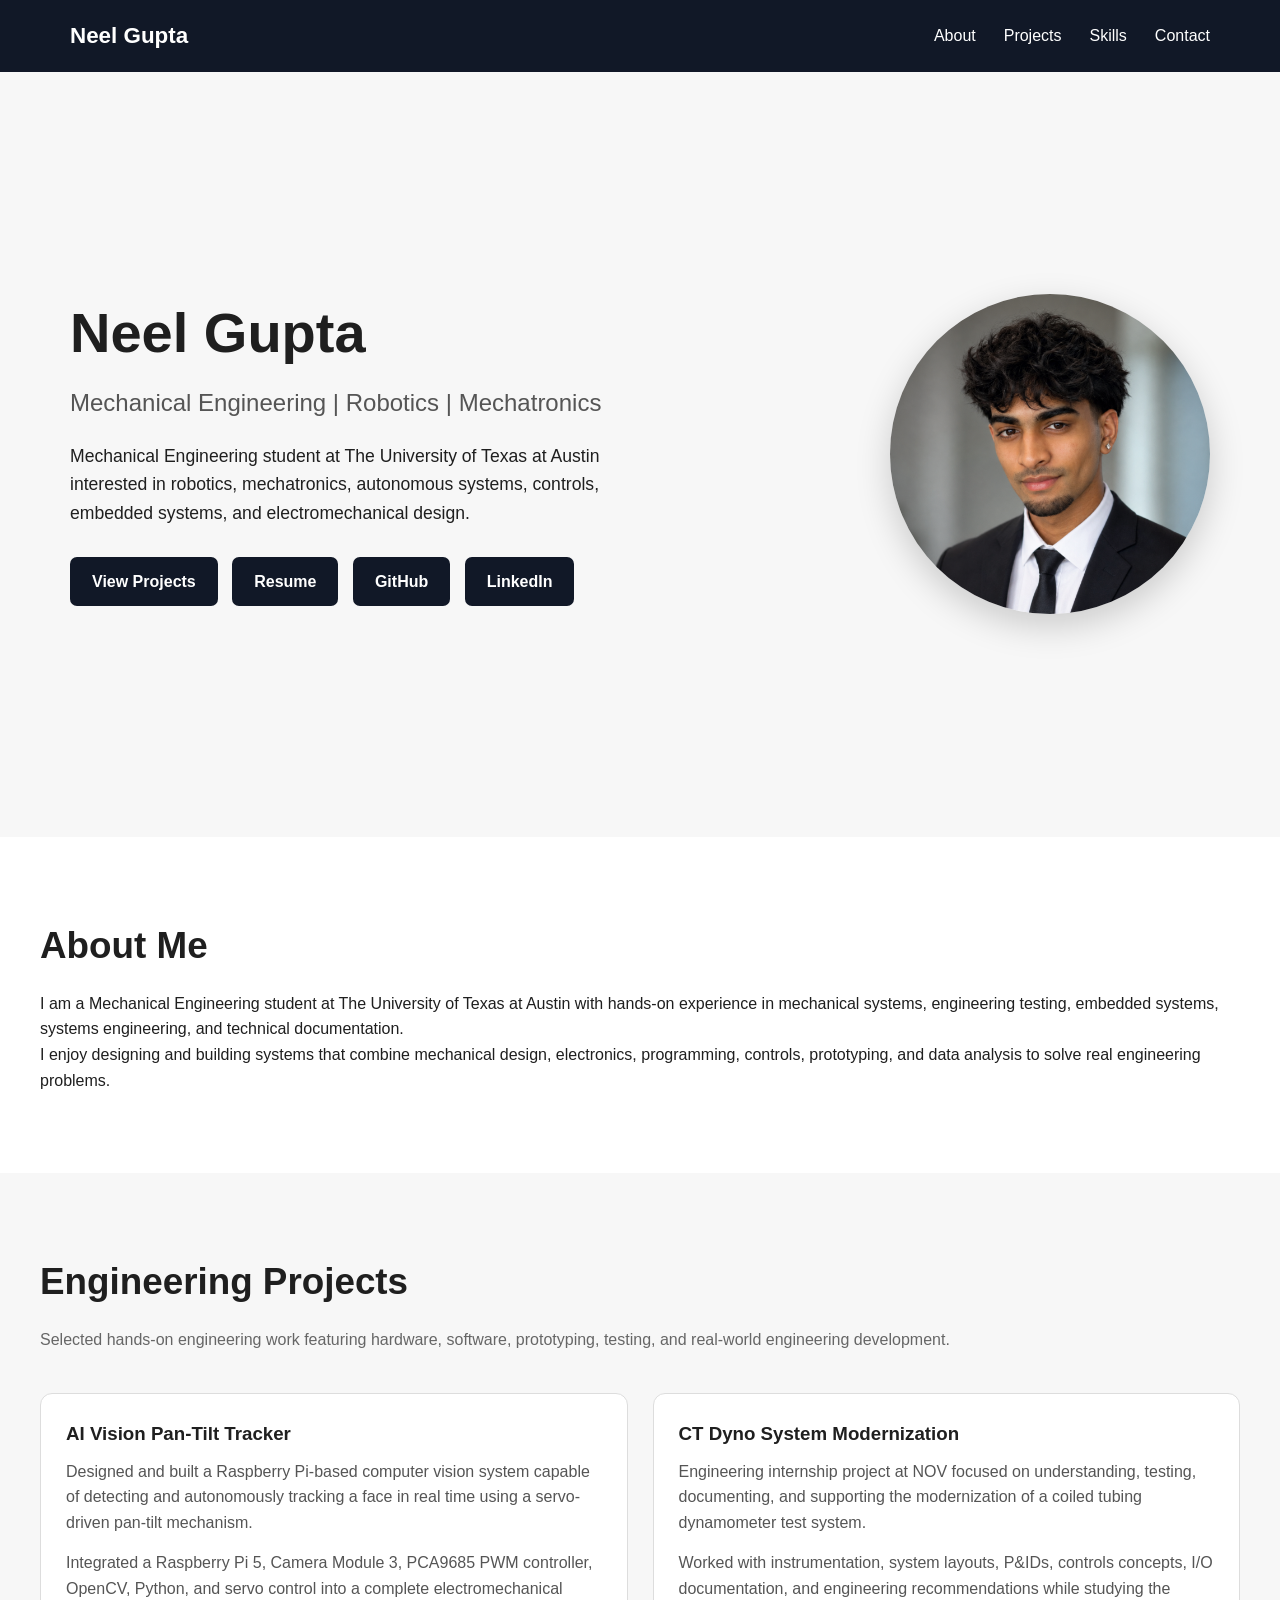
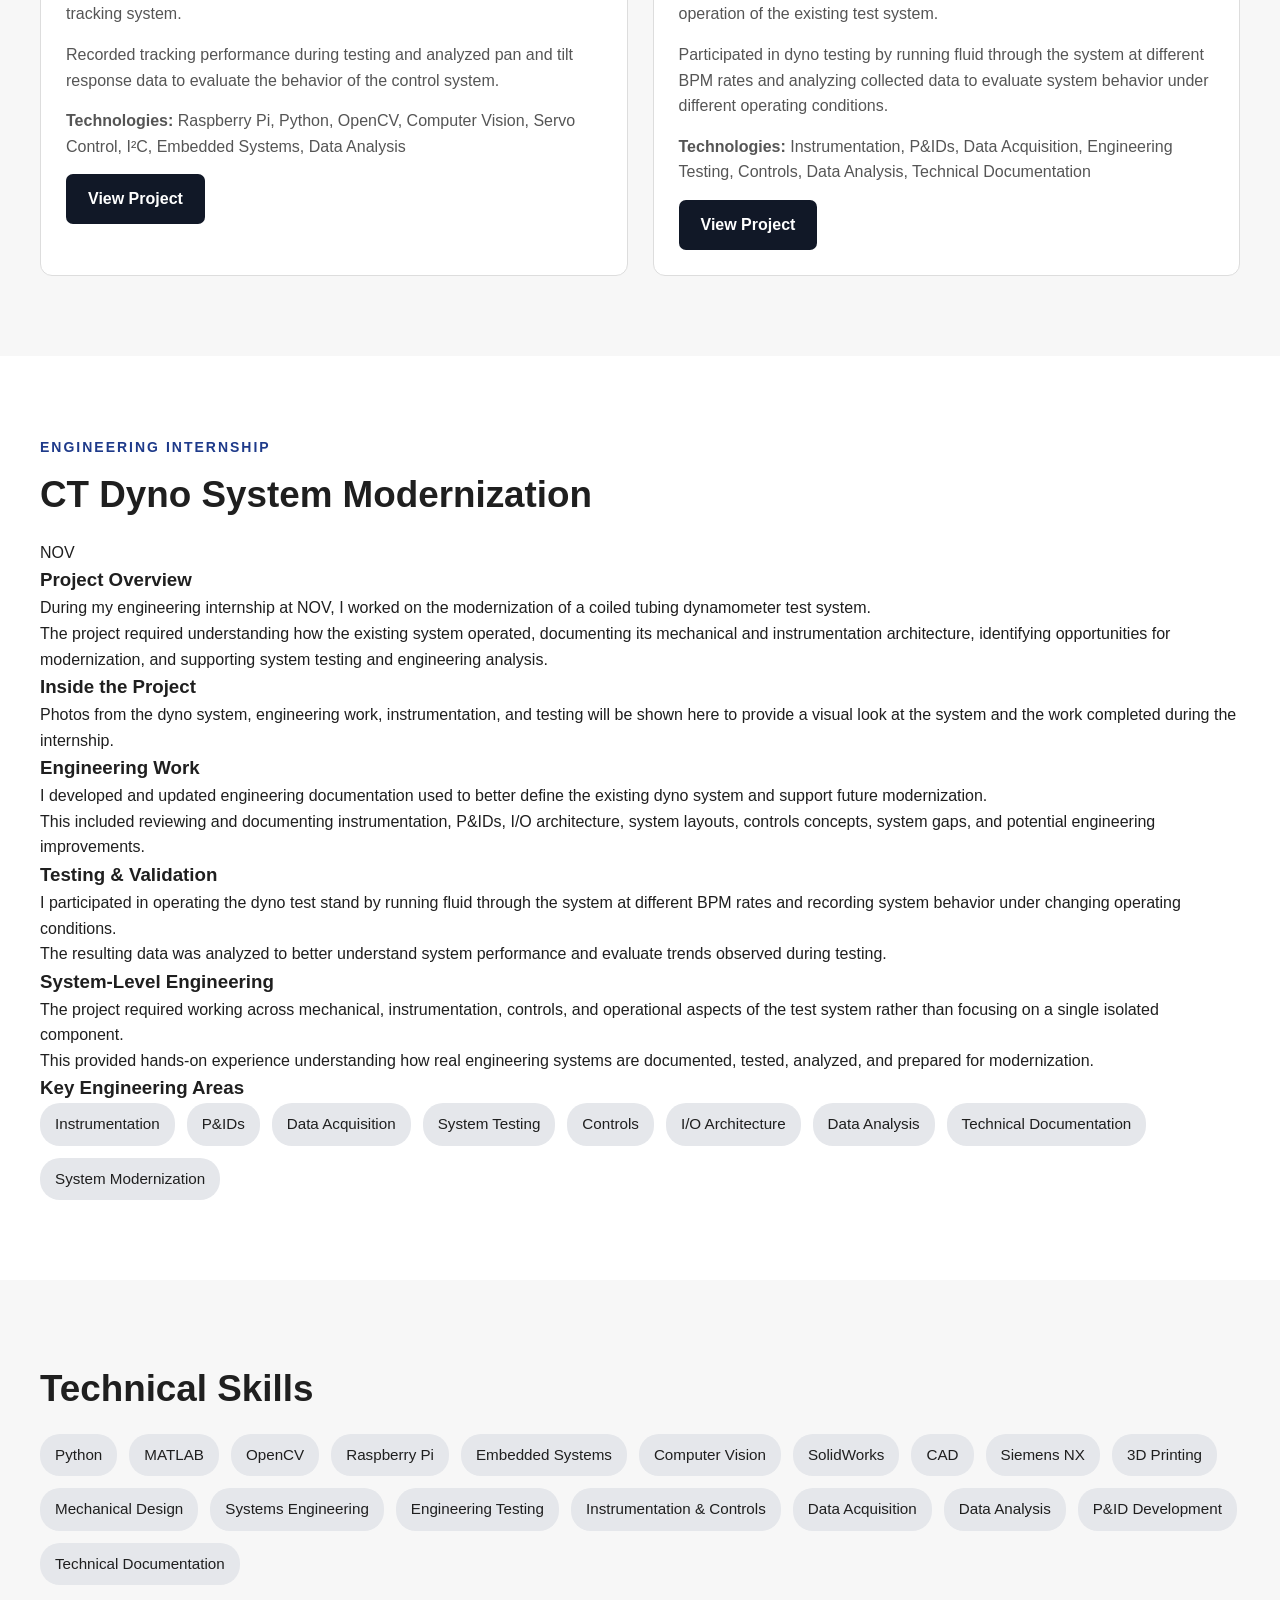
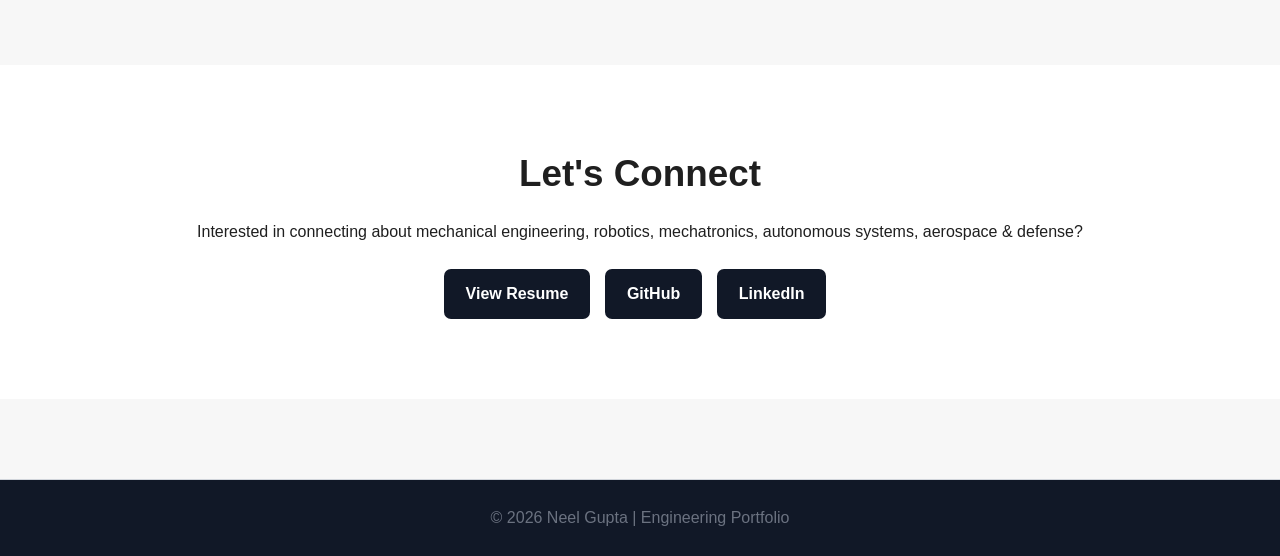
==== commit a4f86246: "Update index.html" ====
--- a/index.html
+++ b/index.html
@@ -11,29 +11,53 @@
   <link rel="stylesheet" href="style.css">
 </head>
 
+
 <body>
 
+
+  <!-- ========================================= -->
   <!-- NAVIGATION -->
+  <!-- ========================================= -->
+
   <header>
+
     <nav>
 
       <h1>Neel Gupta</h1>
 
       <ul>
-        <li><a href="#about">About</a></li>
-        <li><a href="#projects">Projects</a></li>
-        <li><a href="#experience">Experience</a></li>
-        <li><a href="#skills">Skills</a></li>
-        <li><a href="#contact">Contact</a></li>
+
+        <li>
+          <a href="#about">About</a>
+        </li>
+
+        <li>
+          <a href="#projects">Projects</a>
+        </li>
+
+        <li>
+          <a href="#skills">Skills</a>
+        </li>
+
+        <li>
+          <a href="#contact">Contact</a>
+        </li>
+
       </ul>
 
     </nav>
+
   </header>
 
 
+
   <main>
 
+
+    <!-- ========================================= -->
     <!-- HERO SECTION -->
+    <!-- ========================================= -->
+
     <section class="hero">
 
       <div class="hero-text">
@@ -50,37 +74,53 @@
           embedded systems, and electromechanical design.
         </p>
 
-        <a class="btn" href="#projects">
+
+        <a
+          class="btn"
+          href="#projects">
+
           View Projects
+
         </a>
+
 
         <a
           class="btn"
           href="Neel_Gupta_Resume.pdf"
           target="_blank">
+
           Resume
+
         </a>
+
 
         <a
           class="btn"
           href="https://github.com/neelgupta03"
           target="_blank"
           rel="noopener noreferrer">
+
           GitHub
+
         </a>
+
 
         <a
           class="btn"
           href="https://www.linkedin.com/in/neel-gupta-011253328/"
           target="_blank"
           rel="noopener noreferrer">
+
           LinkedIn
+
         </a>
 
       </div>
 
 
+
       <!-- HEADSHOT -->
+
       <div class="hero-image">
 
         <img
@@ -99,7 +139,11 @@
     </section>
 
 
+
+    <!-- ========================================= -->
     <!-- ABOUT -->
+    <!-- ========================================= -->
+
     <section id="about">
 
       <div class="container">
@@ -110,17 +154,25 @@
           I am a Mechanical Engineering student at The University of Texas at
           Austin with hands-on experience in mechanical systems, engineering
           testing, embedded systems, systems engineering, and technical
-          documentation. I enjoy building systems that combine mechanical
-          design, electronics, programming, controls, and data analysis to
-          solve real engineering problems.
+          documentation.
         </p>
 
+        <p>
+          I enjoy designing and building systems that combine mechanical
+          design, electronics, programming, controls, prototyping, and
+          data analysis to solve real engineering problems.
+        </p>
+
       </div>
 
     </section>
 
 
+
+    <!-- ========================================= -->
     <!-- PROJECTS -->
+    <!-- ========================================= -->
+
     <section id="projects">
 
       <div class="container">
@@ -128,34 +180,40 @@
         <h2>Engineering Projects</h2>
 
         <p class="section-description">
-          Selected projects involving robotics, embedded systems,
-          thermal engineering, mechanical design, and systems engineering.
+          Selected hands-on engineering work featuring hardware,
+          software, prototyping, testing, and real-world engineering
+          development.
         </p>
 
 
+
         <div class="project-grid">
 
 
-          <!-- AI TRACKER -->
+          <!-- ========================================= -->
+          <!-- AI VISION TRACKER -->
+          <!-- ========================================= -->
+
           <div class="project-card">
 
             <h3>AI Vision Pan-Tilt Tracker</h3>
 
             <p>
               Designed and built a Raspberry Pi-based computer vision system
-              that detects and tracks a face in real time using a
-              servo-driven pan-tilt camera mechanism.
+              capable of detecting and autonomously tracking a face in real
+              time using a servo-driven pan-tilt mechanism.
             </p>
 
             <p>
               Integrated a Raspberry Pi 5, Camera Module 3, PCA9685 PWM
-              controller, OpenCV, and Python to create an autonomous visual
-              tracking system with closed-loop motion control.
-            </p>
-
-            <p>
-              Collected tracking data during system operation and analyzed
-              pan and tilt response to evaluate system performance.
+              controller, OpenCV, Python, and servo control into a complete
+              electromechanical tracking system.
+            </p>
+
+            <p>
+              Recorded tracking performance during testing and analyzed
+              pan and tilt response data to evaluate the behavior of the
+              control system.
             </p>
 
             <p>
@@ -164,173 +222,319 @@
               Servo Control, I²C, Embedded Systems, Data Analysis
             </p>
 
-            <a class="btn" href="tracker.html">
+
+            <a
+              class="btn"
+              href="tracker.html">
+
               View Project
+
             </a>
 
           </div>
 
 
-          <!-- NASA LSPACE -->
+
+          <!-- ========================================= -->
+          <!-- NOV INTERNSHIP PROJECT -->
+          <!-- ========================================= -->
+
           <div class="project-card">
 
-            <h3>Aquarius Lunar Rover Thermal System</h3>
-
-            <p>
-              Developed a hybrid passive and active thermal-control architecture
-              for a lunar South Pole rover through NASA L'SPACE Mission Concept
-              Academy.
-            </p>
-
-            <p>
-              Selected MLI, Z93P and silver FEP surface treatments,
-              pyrolytic graphite heat spreaders, resistance heaters,
-              and redundant temperature sensing.
-            </p>
-
-            <p>
-              Developed requirements to maintain critical battery,
-              avionics, and payload zones between 0°C and 40°C while
-              limiting thermal-control power to 25 W average and
-              75 W peak.
+            <h3>CT Dyno System Modernization</h3>
+
+            <p>
+              Engineering internship project at NOV focused on understanding,
+              testing, documenting, and supporting the modernization of a
+              coiled tubing dynamometer test system.
+            </p>
+
+            <p>
+              Worked with instrumentation, system layouts, P&amp;IDs,
+              controls concepts, I/O documentation, and engineering
+              recommendations while studying the operation of the existing
+              test system.
+            </p>
+
+            <p>
+              Participated in dyno testing by running fluid through the
+              system at different BPM rates and analyzing collected data
+              to evaluate system behavior under different operating
+              conditions.
             </p>
 
             <p>
               <strong>Technologies:</strong>
-              Thermal Systems, Systems Engineering, Trade Studies,
-              Requirements Development, Verification Planning
-            </p>
+              Instrumentation, P&amp;IDs, Data Acquisition,
+              Engineering Testing, Controls, Data Analysis,
+              Technical Documentation
+            </p>
+
+
+            <a
+              class="btn"
+              href="#nov-project">
+
+              View Project
+
+            </a>
 
           </div>
 
 
-          <!-- BAJA -->
-          <div class="project-card">
-
-            <h3>Longhorn Baja SAE</h3>
-
-            <p>
-              Contributed to the development of an off-road competition
-              vehicle as part of a multidisciplinary engineering team.
-            </p>
-
-            <p>
-              Applied mechanical engineering principles to vehicle systems,
-              component design, manufacturing, testing, and subsystem
-              integration.
-            </p>
-
-            <p>
-              <strong>Technologies:</strong>
-              Mechanical Design, Manufacturing, Vehicle Systems,
-              CAD, Engineering Analysis
-            </p>
+        </div>
+
+      </div>
+
+    </section>
+
+
+
+    <!-- ========================================= -->
+    <!-- NOV FULL PROJECT -->
+    <!-- ========================================= -->
+
+    <section
+      id="nov-project"
+      class="project-detail">
+
+      <div class="container">
+
+
+        <!-- PROJECT HEADER -->
+
+        <div class="project-detail-header">
+
+          <p class="project-label">
+            ENGINEERING INTERNSHIP
+          </p>
+
+          <h2>
+            CT Dyno System Modernization
+          </h2>
+
+          <p>
+            NOV
+          </p>
+
+        </div>
+
+
+
+        <!-- PROJECT OVERVIEW -->
+
+        <div class="project-detail-section">
+
+          <h3>Project Overview</h3>
+
+          <p>
+            During my engineering internship at NOV, I worked on the
+            modernization of a coiled tubing dynamometer test system.
+          </p>
+
+          <p>
+            The project required understanding how the existing system
+            operated, documenting its mechanical and instrumentation
+            architecture, identifying opportunities for modernization,
+            and supporting system testing and engineering analysis.
+          </p>
+
+        </div>
+
+
+
+        <!-- ========================================= -->
+        <!-- NOV PHOTO SECTION -->
+        <!-- ========================================= -->
+
+        <div class="project-detail-section">
+
+          <h3>Inside the Project</h3>
+
+          <p>
+            Photos from the dyno system, engineering work, instrumentation,
+            and testing will be shown here to provide a visual look at the
+            system and the work completed during the internship.
+          </p>
+
+
+          <!--
+
+          WE WILL ADD YOUR NOV PHOTOS HERE.
+
+          Once you send me the photos, we can replace this comment with:
+
+          <div class="nov-gallery">
+
+            <img
+              src="media/nov-photo-1.jpg"
+              alt="NOV coiled tubing dyno system">
+
+            <img
+              src="media/nov-photo-2.jpg"
+              alt="NOV dyno instrumentation">
+
+            <img
+              src="media/nov-photo-3.jpg"
+              alt="NOV dyno testing">
 
           </div>
 
-
-        </div>
+          -->
+
+        </div>
+
+
+
+        <!-- ENGINEERING WORK -->
+
+        <div class="project-detail-section">
+
+          <h3>Engineering Work</h3>
+
+          <p>
+            I developed and updated engineering documentation used to better
+            define the existing dyno system and support future modernization.
+          </p>
+
+          <p>
+            This included reviewing and documenting instrumentation,
+            P&amp;IDs, I/O architecture, system layouts, controls concepts,
+            system gaps, and potential engineering improvements.
+          </p>
+
+        </div>
+
+
+
+        <!-- TESTING -->
+
+        <div class="project-detail-section">
+
+          <h3>Testing &amp; Validation</h3>
+
+          <p>
+            I participated in operating the dyno test stand by running fluid
+            through the system at different BPM rates and recording system
+            behavior under changing operating conditions.
+          </p>
+
+          <p>
+            The resulting data was analyzed to better understand system
+            performance and evaluate trends observed during testing.
+          </p>
+
+        </div>
+
+
+
+        <!-- SYSTEM ENGINEERING -->
+
+        <div class="project-detail-section">
+
+          <h3>System-Level Engineering</h3>
+
+          <p>
+            The project required working across mechanical, instrumentation,
+            controls, and operational aspects of the test system rather than
+            focusing on a single isolated component.
+          </p>
+
+          <p>
+            This provided hands-on experience understanding how real
+            engineering systems are documented, tested, analyzed, and
+            prepared for modernization.
+          </p>
+
+        </div>
+
+
+
+        <!-- KEY AREAS -->
+
+        <div class="project-detail-section">
+
+          <h3>Key Engineering Areas</h3>
+
+          <div class="skills">
+
+            <span>Instrumentation</span>
+
+            <span>P&amp;IDs</span>
+
+            <span>Data Acquisition</span>
+
+            <span>System Testing</span>
+
+            <span>Controls</span>
+
+            <span>I/O Architecture</span>
+
+            <span>Data Analysis</span>
+
+            <span>Technical Documentation</span>
+
+            <span>System Modernization</span>
+
+          </div>
+
+        </div>
+
 
       </div>
 
     </section>
 
 
-    <!-- EXPERIENCE -->
-    <section id="experience">
+
+    <!-- ========================================= -->
+    <!-- SKILLS -->
+    <!-- ========================================= -->
+
+    <section id="skills">
 
       <div class="container">
 
-        <h2>Experience</h2>
-
-
-        <!-- NOV -->
-        <div class="experience-item">
-
-          <h3>NOV</h3>
-
-          <h4>Engineering Intern</h4>
-
-          <ul>
-
-            <li>
-              Supported modernization of a coiled tubing dyno test system
-              through system analysis, testing, and engineering documentation.
-            </li>
-
-            <li>
-              Developed and updated P&amp;IDs, instrumentation and I/O
-              documentation, system overviews, controls concepts,
-              gap analyses, and engineering recommendations.
-            </li>
-
-            <li>
-              Performed dyno stand testing across varying pump rates,
-              recording and analyzing system data to evaluate performance
-              trends under different operating conditions.
-            </li>
-
-            <li>
-              Collaborated with mechanical, electrical, controls,
-              and operations personnel to understand system behavior
-              and support modernization efforts.
-            </li>
-
-          </ul>
-
-        </div>
-
-
-        <!-- NASA LSPACE -->
-        <div class="experience-item">
-
-          <h3>NASA L'SPACE Mission Concept Academy</h3>
-
-          <h4>Thermal Engineer</h4>
-
-          <ul>
-
-            <li>
-              Developed the thermal-control concept for the Aquarius
-              lunar rover operating near the lunar South Pole.
-            </li>
-
-            <li>
-              Created subsystem requirements, engineering trade studies,
-              verification plans, procurement strategies, and technical
-              documentation.
-            </li>
-
-            <li>
-              Collaborated with mechanical, electrical, command and data
-              handling, payload, science, and systems engineering team members.
-            </li>
-
-          </ul>
-
-        </div>
-
-
-        <!-- BAJA -->
-        <div class="experience-item">
-
-          <h3>Longhorn Baja SAE</h3>
-
-          <h4>Engineering Team Member</h4>
-
-          <ul>
-
-            <li>
-              Worked within a multidisciplinary student engineering team
-              developing an off-road competition vehicle.
-            </li>
-
-            <li>
-              Applied mechanical engineering concepts to vehicle design,
-              fabrication, testing, and subsystem integration.
-            </li>
-
-          </ul>
+        <h2>Technical Skills</h2>
+
+
+        <div class="skills">
+
+          <span>Python</span>
+
+          <span>MATLAB</span>
+
+          <span>OpenCV</span>
+
+          <span>Raspberry Pi</span>
+
+          <span>Embedded Systems</span>
+
+          <span>Computer Vision</span>
+
+          <span>SolidWorks</span>
+
+          <span>CAD</span>
+
+          <span>Siemens NX</span>
+
+          <span>3D Printing</span>
+
+          <span>Mechanical Design</span>
+
+          <span>Systems Engineering</span>
+
+          <span>Engineering Testing</span>
+
+          <span>Instrumentation &amp; Controls</span>
+
+          <span>Data Acquisition</span>
+
+          <span>Data Analysis</span>
+
+          <span>P&amp;ID Development</span>
+
+          <span>Technical Documentation</span>
 
         </div>
 
@@ -339,48 +543,11 @@
     </section>
 
 
-    <!-- SKILLS -->
-    <section id="skills">
-
-      <div class="container">
-
-        <h2>Technical Skills</h2>
-
-        <div class="skills">
-
-          <span>Python</span>
-          <span>MATLAB</span>
-          <span>OpenCV</span>
-
-          <span>Raspberry Pi</span>
-          <span>Embedded Systems</span>
-          <span>Computer Vision</span>
-
-          <span>SolidWorks</span>
-          <span>CAD</span>
-          <span>Siemens NX</span>
-          <span>3D Printing</span>
-
-          <span>Mechanical Design</span>
-          <span>Systems Engineering</span>
-          <span>Engineering Testing</span>
-
-          <span>Instrumentation &amp; Controls</span>
-          <span>Data Acquisition</span>
-          <span>Data Analysis</span>
-
-          <span>P&amp;ID Development</span>
-          <span>Thermal Systems</span>
-          <span>Technical Documentation</span>
-
-        </div>
-
-      </div>
-
-    </section>
-
-
+
+    <!-- ========================================= -->
     <!-- CONTACT -->
+    <!-- ========================================= -->
+
     <section id="contact">
 
       <div class="container contact">
@@ -393,27 +560,36 @@
           aerospace &amp; defense?
         </p>
 
+
         <a
           class="btn"
           href="Neel_Gupta_Resume.pdf"
           target="_blank">
+
           View Resume
+
         </a>
+
 
         <a
           class="btn"
           href="https://github.com/neelgupta03"
           target="_blank"
           rel="noopener noreferrer">
+
           GitHub
+
         </a>
+
 
         <a
           class="btn"
           href="https://www.linkedin.com/in/neel-gupta-011253328/"
           target="_blank"
           rel="noopener noreferrer">
+
           LinkedIn
+
         </a>
 
       </div>
@@ -424,7 +600,11 @@
   </main>
 
 
+
+  <!-- ========================================= -->
   <!-- FOOTER -->
+  <!-- ========================================= -->
+
   <footer>
 
     <p>
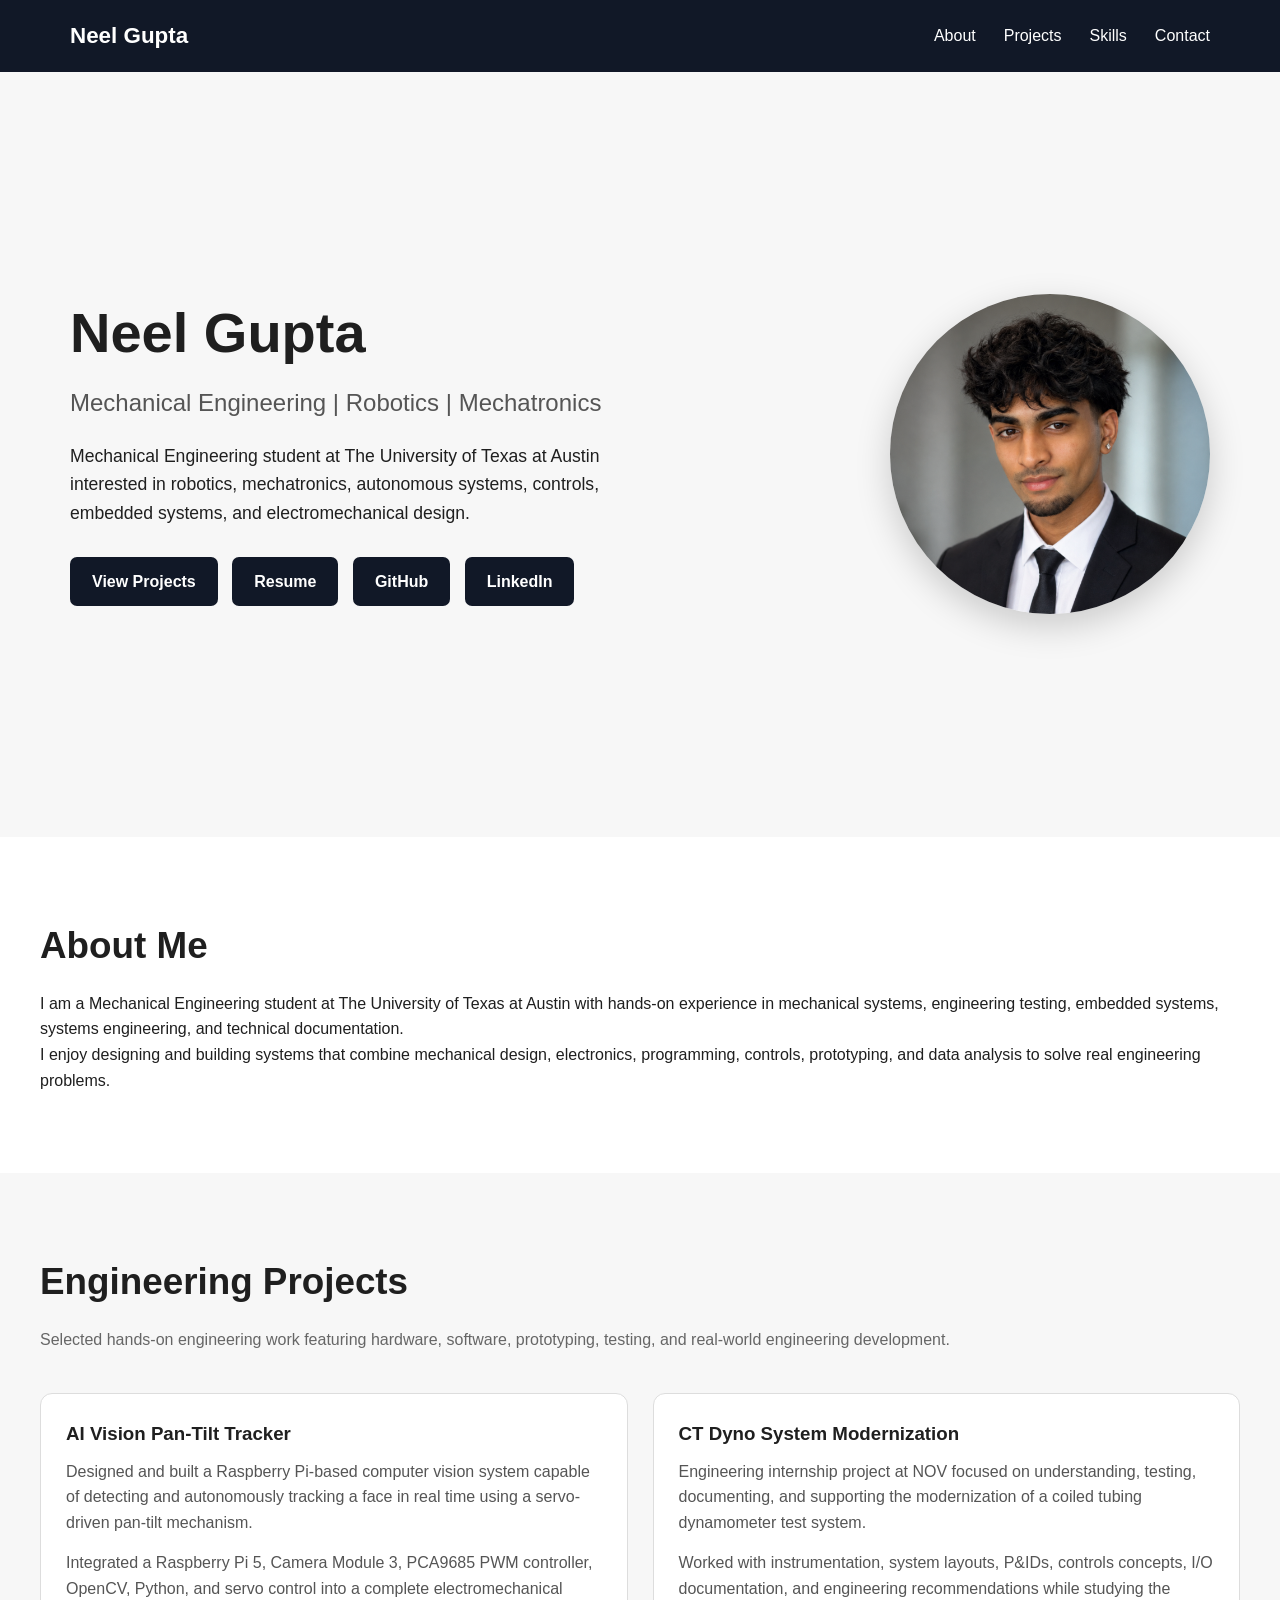
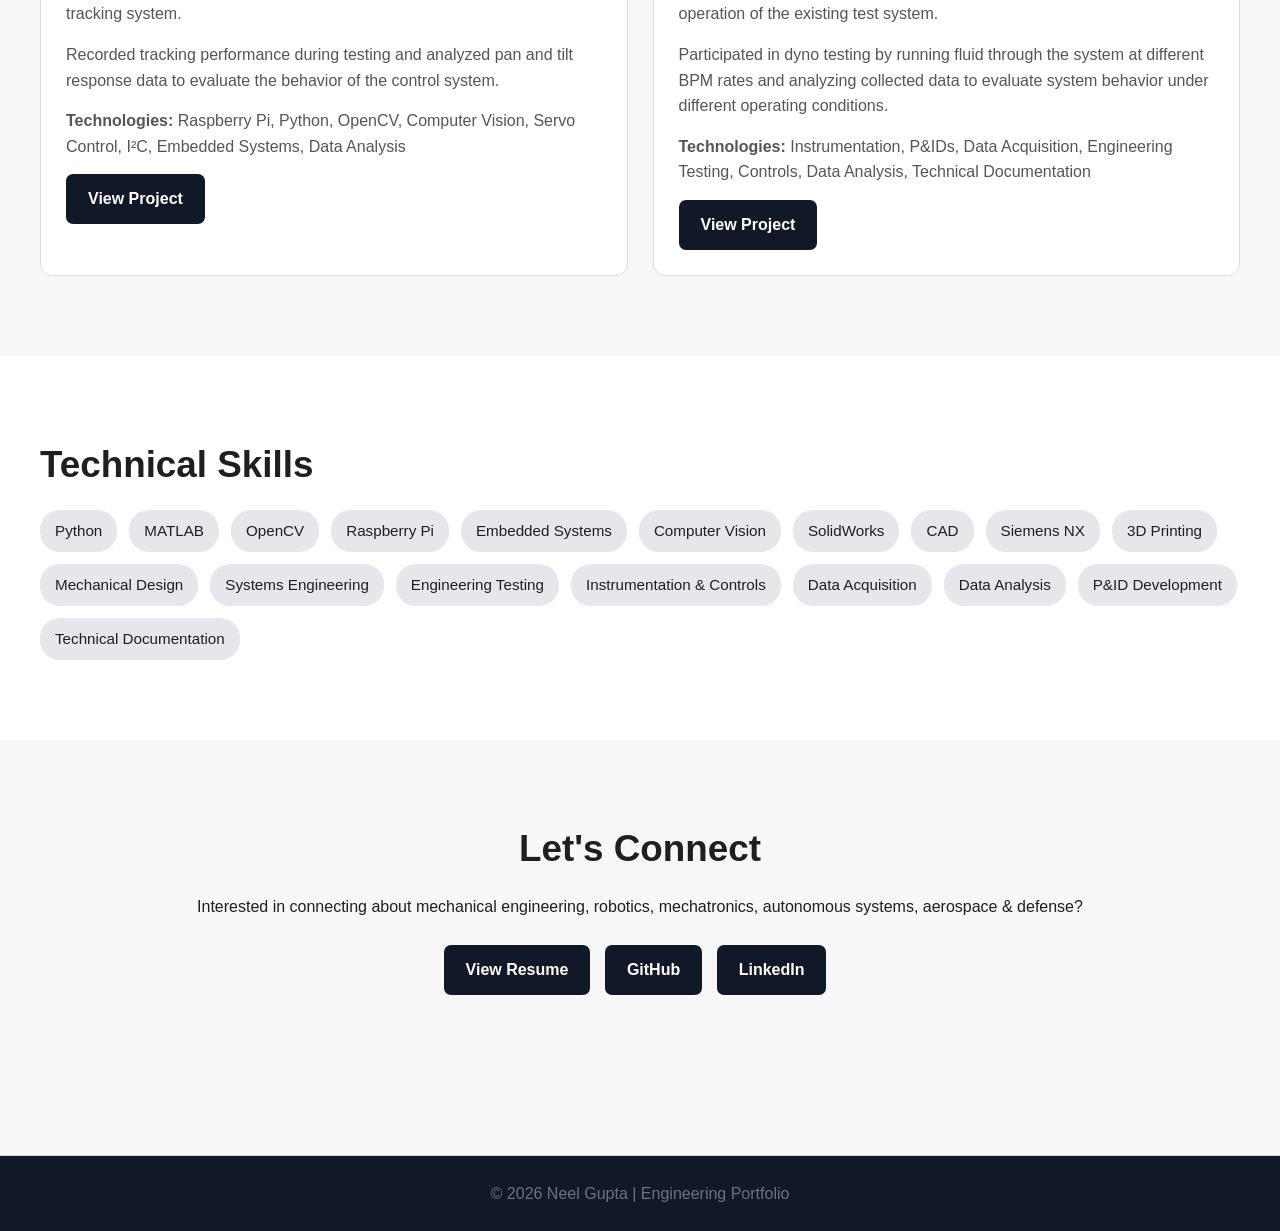
==== commit b779be0d: "Remove NOV project section and update link Removed the NOV project section and updated link." ====
--- a/index.html
+++ b/index.html
@@ -273,7 +273,7 @@
 
             <a
               class="btn"
-              href="#nov-project">
+              href="nov.html">
 
               View Project
 
@@ -287,205 +287,6 @@
       </div>
 
     </section>
-
-
-
-    <!-- ========================================= -->
-    <!-- NOV FULL PROJECT -->
-    <!-- ========================================= -->
-
-    <section
-      id="nov-project"
-      class="project-detail">
-
-      <div class="container">
-
-
-        <!-- PROJECT HEADER -->
-
-        <div class="project-detail-header">
-
-          <p class="project-label">
-            ENGINEERING INTERNSHIP
-          </p>
-
-          <h2>
-            CT Dyno System Modernization
-          </h2>
-
-          <p>
-            NOV
-          </p>
-
-        </div>
-
-
-
-        <!-- PROJECT OVERVIEW -->
-
-        <div class="project-detail-section">
-
-          <h3>Project Overview</h3>
-
-          <p>
-            During my engineering internship at NOV, I worked on the
-            modernization of a coiled tubing dynamometer test system.
-          </p>
-
-          <p>
-            The project required understanding how the existing system
-            operated, documenting its mechanical and instrumentation
-            architecture, identifying opportunities for modernization,
-            and supporting system testing and engineering analysis.
-          </p>
-
-        </div>
-
-
-
-        <!-- ========================================= -->
-        <!-- NOV PHOTO SECTION -->
-        <!-- ========================================= -->
-
-        <div class="project-detail-section">
-
-          <h3>Inside the Project</h3>
-
-          <p>
-            Photos from the dyno system, engineering work, instrumentation,
-            and testing will be shown here to provide a visual look at the
-            system and the work completed during the internship.
-          </p>
-
-
-          <!--
-
-          WE WILL ADD YOUR NOV PHOTOS HERE.
-
-          Once you send me the photos, we can replace this comment with:
-
-          <div class="nov-gallery">
-
-            <img
-              src="media/nov-photo-1.jpg"
-              alt="NOV coiled tubing dyno system">
-
-            <img
-              src="media/nov-photo-2.jpg"
-              alt="NOV dyno instrumentation">
-
-            <img
-              src="media/nov-photo-3.jpg"
-              alt="NOV dyno testing">
-
-          </div>
-
-          -->
-
-        </div>
-
-
-
-        <!-- ENGINEERING WORK -->
-
-        <div class="project-detail-section">
-
-          <h3>Engineering Work</h3>
-
-          <p>
-            I developed and updated engineering documentation used to better
-            define the existing dyno system and support future modernization.
-          </p>
-
-          <p>
-            This included reviewing and documenting instrumentation,
-            P&amp;IDs, I/O architecture, system layouts, controls concepts,
-            system gaps, and potential engineering improvements.
-          </p>
-
-        </div>
-
-
-
-        <!-- TESTING -->
-
-        <div class="project-detail-section">
-
-          <h3>Testing &amp; Validation</h3>
-
-          <p>
-            I participated in operating the dyno test stand by running fluid
-            through the system at different BPM rates and recording system
-            behavior under changing operating conditions.
-          </p>
-
-          <p>
-            The resulting data was analyzed to better understand system
-            performance and evaluate trends observed during testing.
-          </p>
-
-        </div>
-
-
-
-        <!-- SYSTEM ENGINEERING -->
-
-        <div class="project-detail-section">
-
-          <h3>System-Level Engineering</h3>
-
-          <p>
-            The project required working across mechanical, instrumentation,
-            controls, and operational aspects of the test system rather than
-            focusing on a single isolated component.
-          </p>
-
-          <p>
-            This provided hands-on experience understanding how real
-            engineering systems are documented, tested, analyzed, and
-            prepared for modernization.
-          </p>
-
-        </div>
-
-
-
-        <!-- KEY AREAS -->
-
-        <div class="project-detail-section">
-
-          <h3>Key Engineering Areas</h3>
-
-          <div class="skills">
-
-            <span>Instrumentation</span>
-
-            <span>P&amp;IDs</span>
-
-            <span>Data Acquisition</span>
-
-            <span>System Testing</span>
-
-            <span>Controls</span>
-
-            <span>I/O Architecture</span>
-
-            <span>Data Analysis</span>
-
-            <span>Technical Documentation</span>
-
-            <span>System Modernization</span>
-
-          </div>
-
-        </div>
-
-
-      </div>
-
-    </section>
-
-
 
     <!-- ========================================= -->
     <!-- SKILLS -->
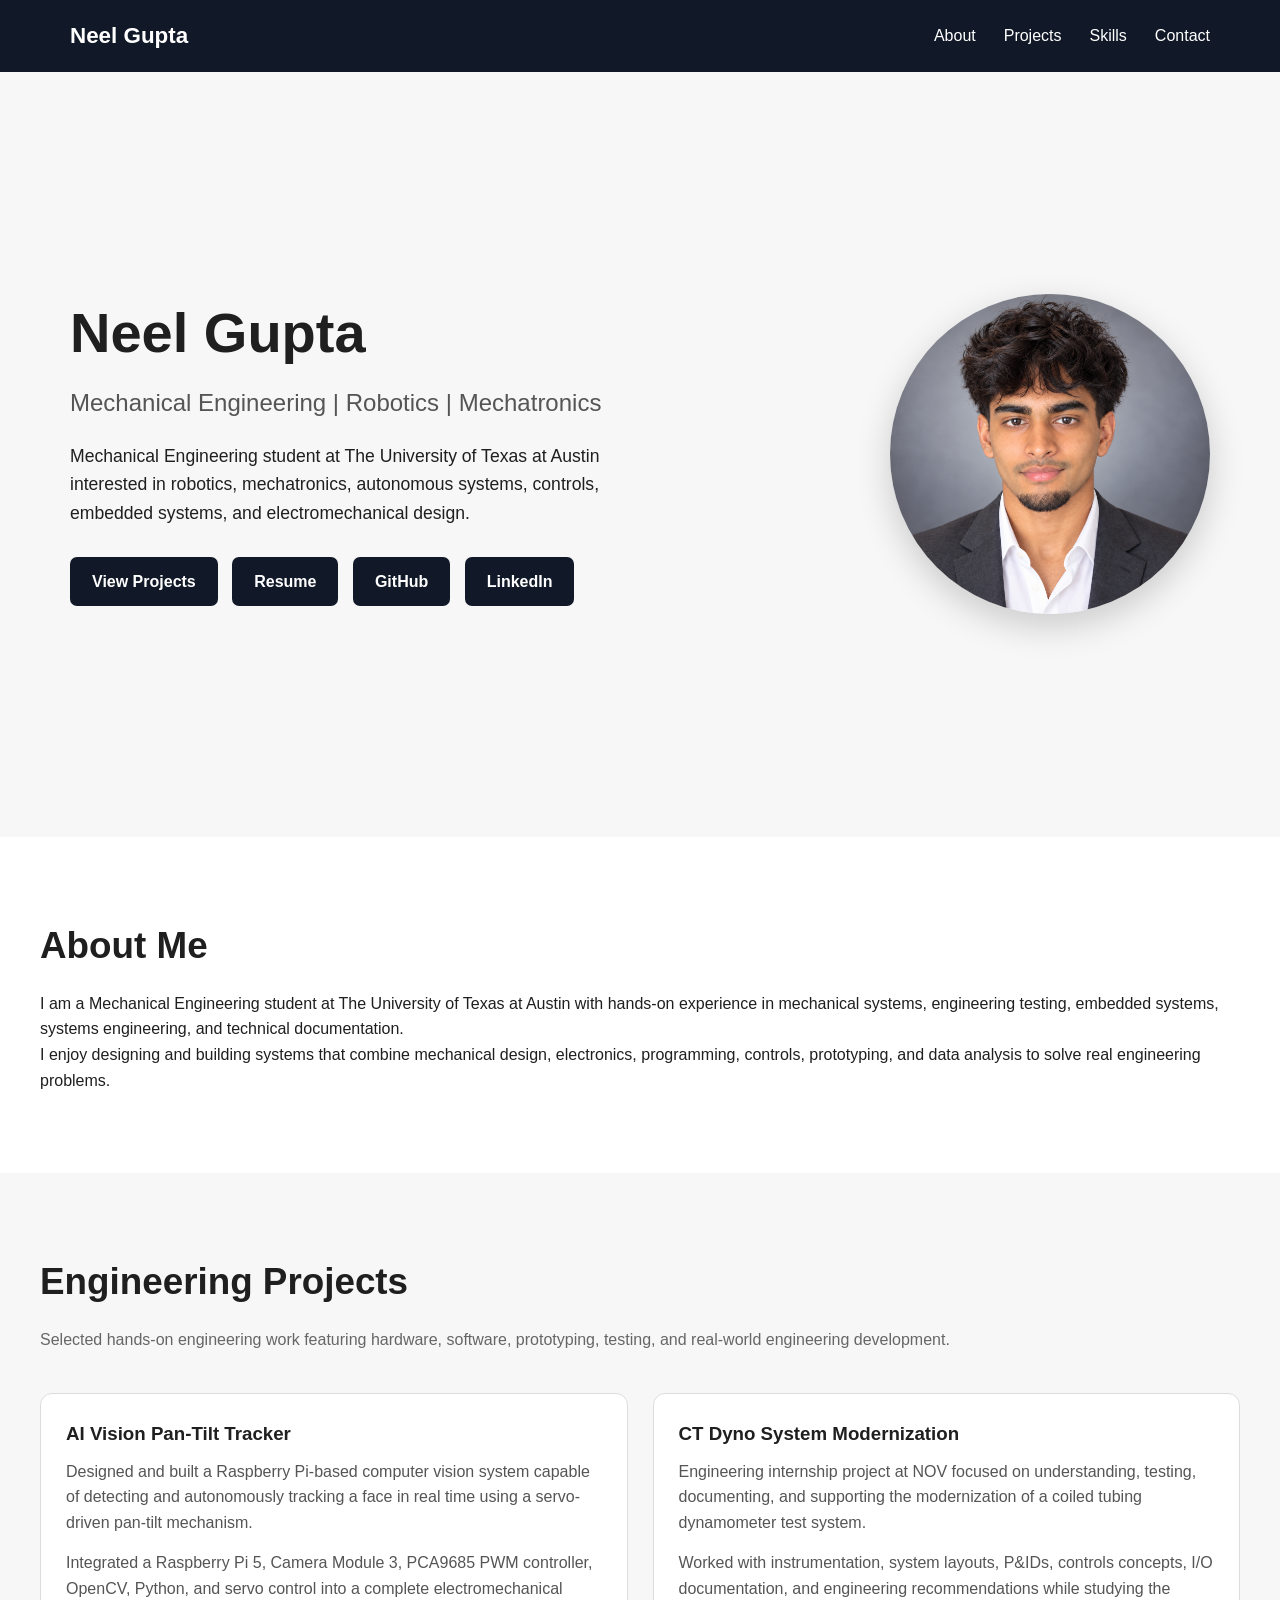
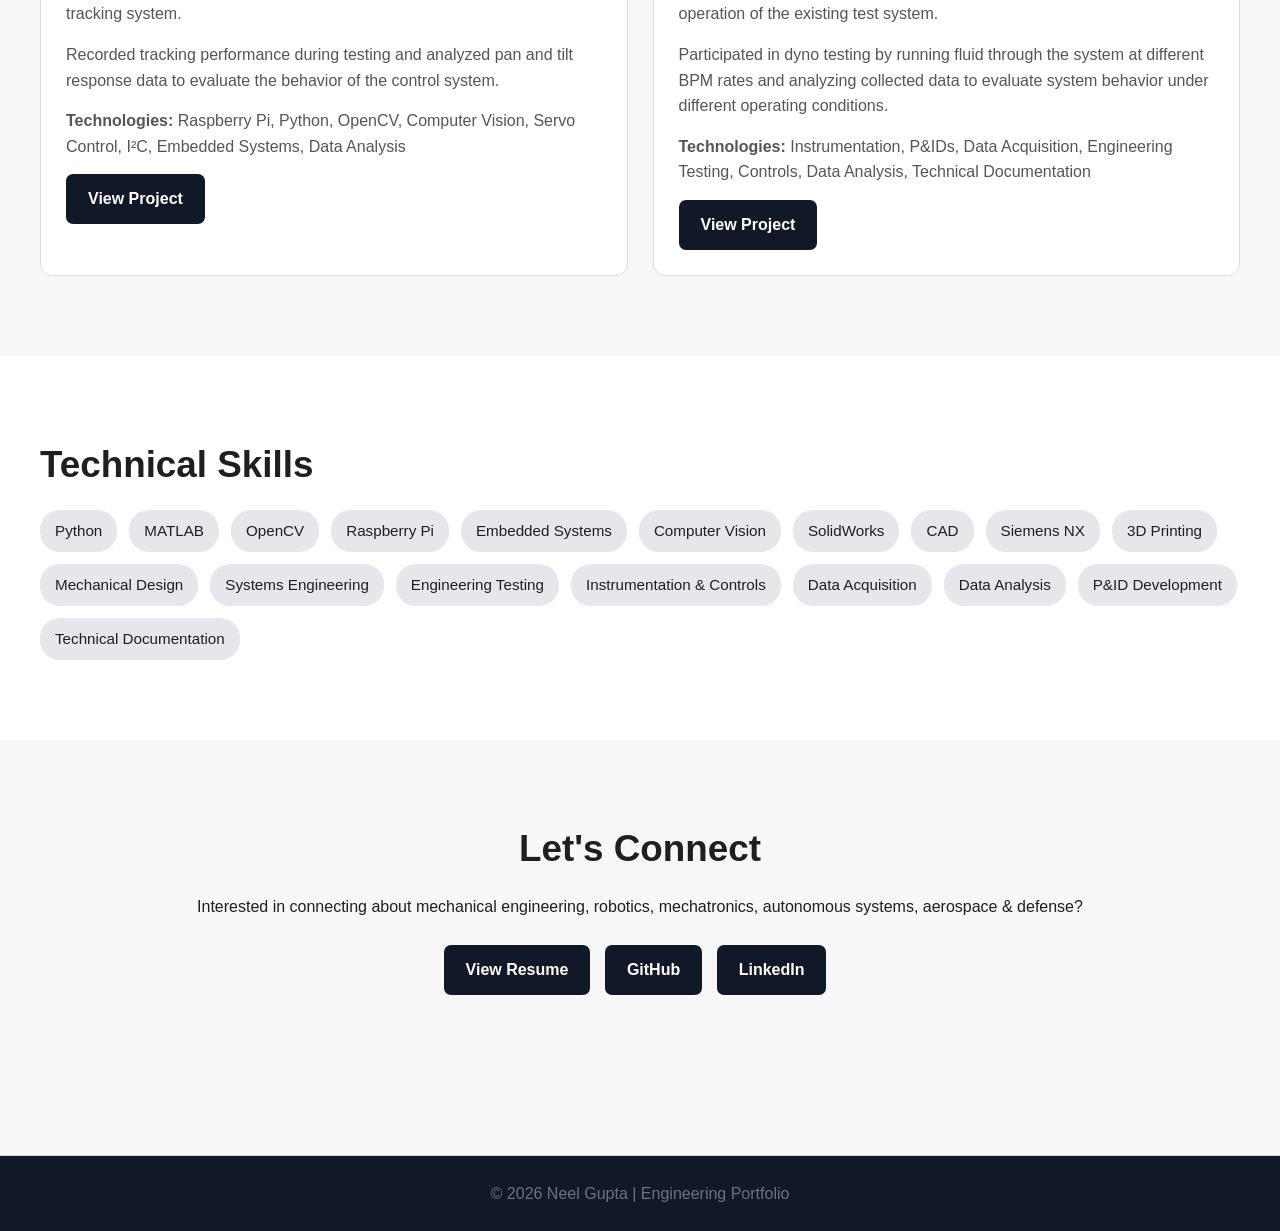
==== commit b67eab83: "Update headshot image source with cache busting" ====
--- a/index.html
+++ b/index.html
@@ -86,7 +86,7 @@
 
         <a
           class="btn"
-          href="Neel_Gupta_Resume.pdf"
+          href="Neel_Gupta_Resume.pdf?v=2"
           target="_blank">
 
           Resume
@@ -124,7 +124,7 @@
       <div class="hero-image">
 
         <img
-          src="headshot.png"
+          src="headshot.png?v=2"
           alt="Neel Gupta"
           style="
             width: 320px;
@@ -364,7 +364,7 @@
 
         <a
           class="btn"
-          href="Neel_Gupta_Resume.pdf"
+          href="Neel_Gupta_Resume.pdf?v=2"
           target="_blank">
 
           View Resume
--- a/style.css
+++ b/style.css
@@ -593,3 +593,40 @@
   }
 
 }
+/* ========================================= */
+/* NOV PROJECT IMAGE GRID */
+/* ========================================= */
+
+.nov-image-grid {
+    display: grid;
+    grid-template-columns: repeat(2, 1fr);
+    gap: 28px;
+    margin-top: 30px;
+    margin-bottom: 30px;
+}
+
+.nov-image-grid .project-image {
+    width: 100%;
+    height: 420px;
+    object-fit: cover;
+    margin-bottom: 8px;
+}
+
+.image-caption {
+    margin-top: 8px;
+    text-align: center;
+    font-size: 0.85rem;
+    opacity: 0.65;
+}
+
+@media (max-width: 768px) {
+
+    .nov-image-grid {
+        grid-template-columns: 1fr;
+    }
+
+    .nov-image-grid .project-image {
+        height: auto;
+    }
+
+}
